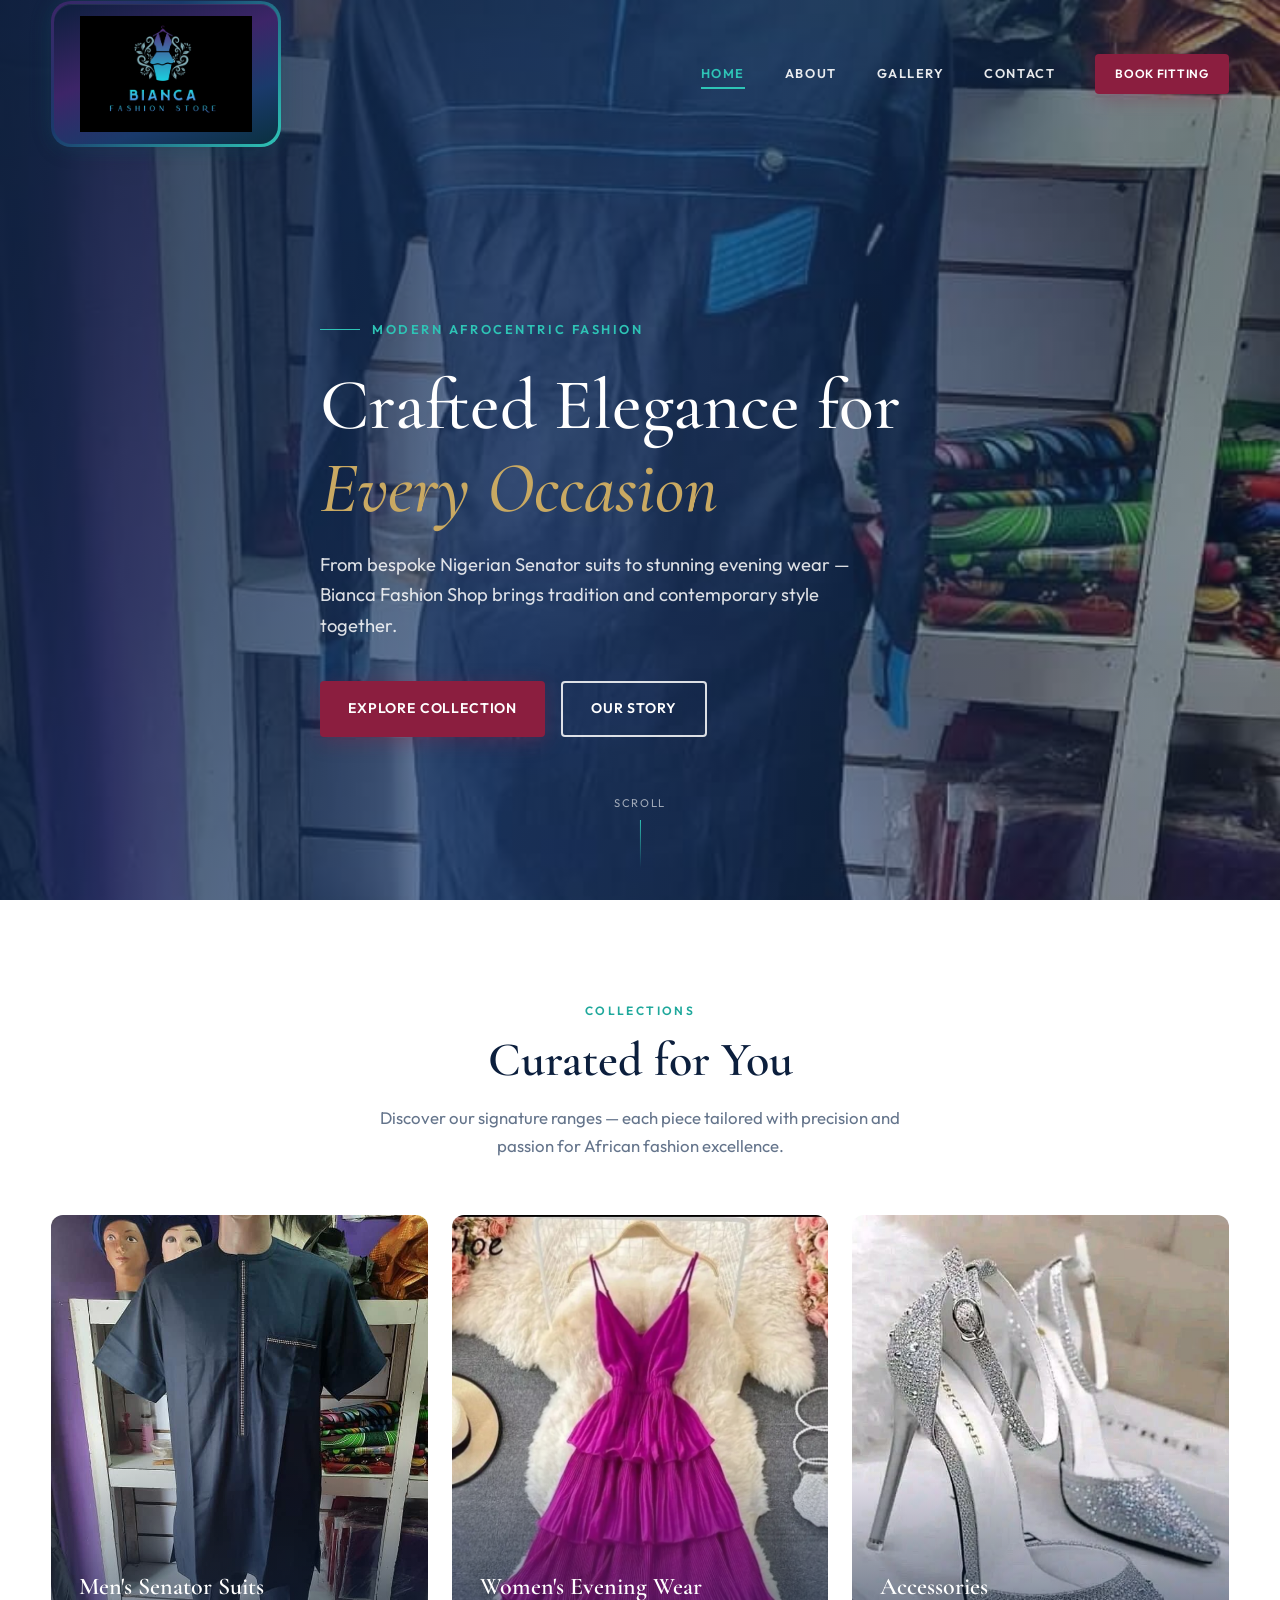
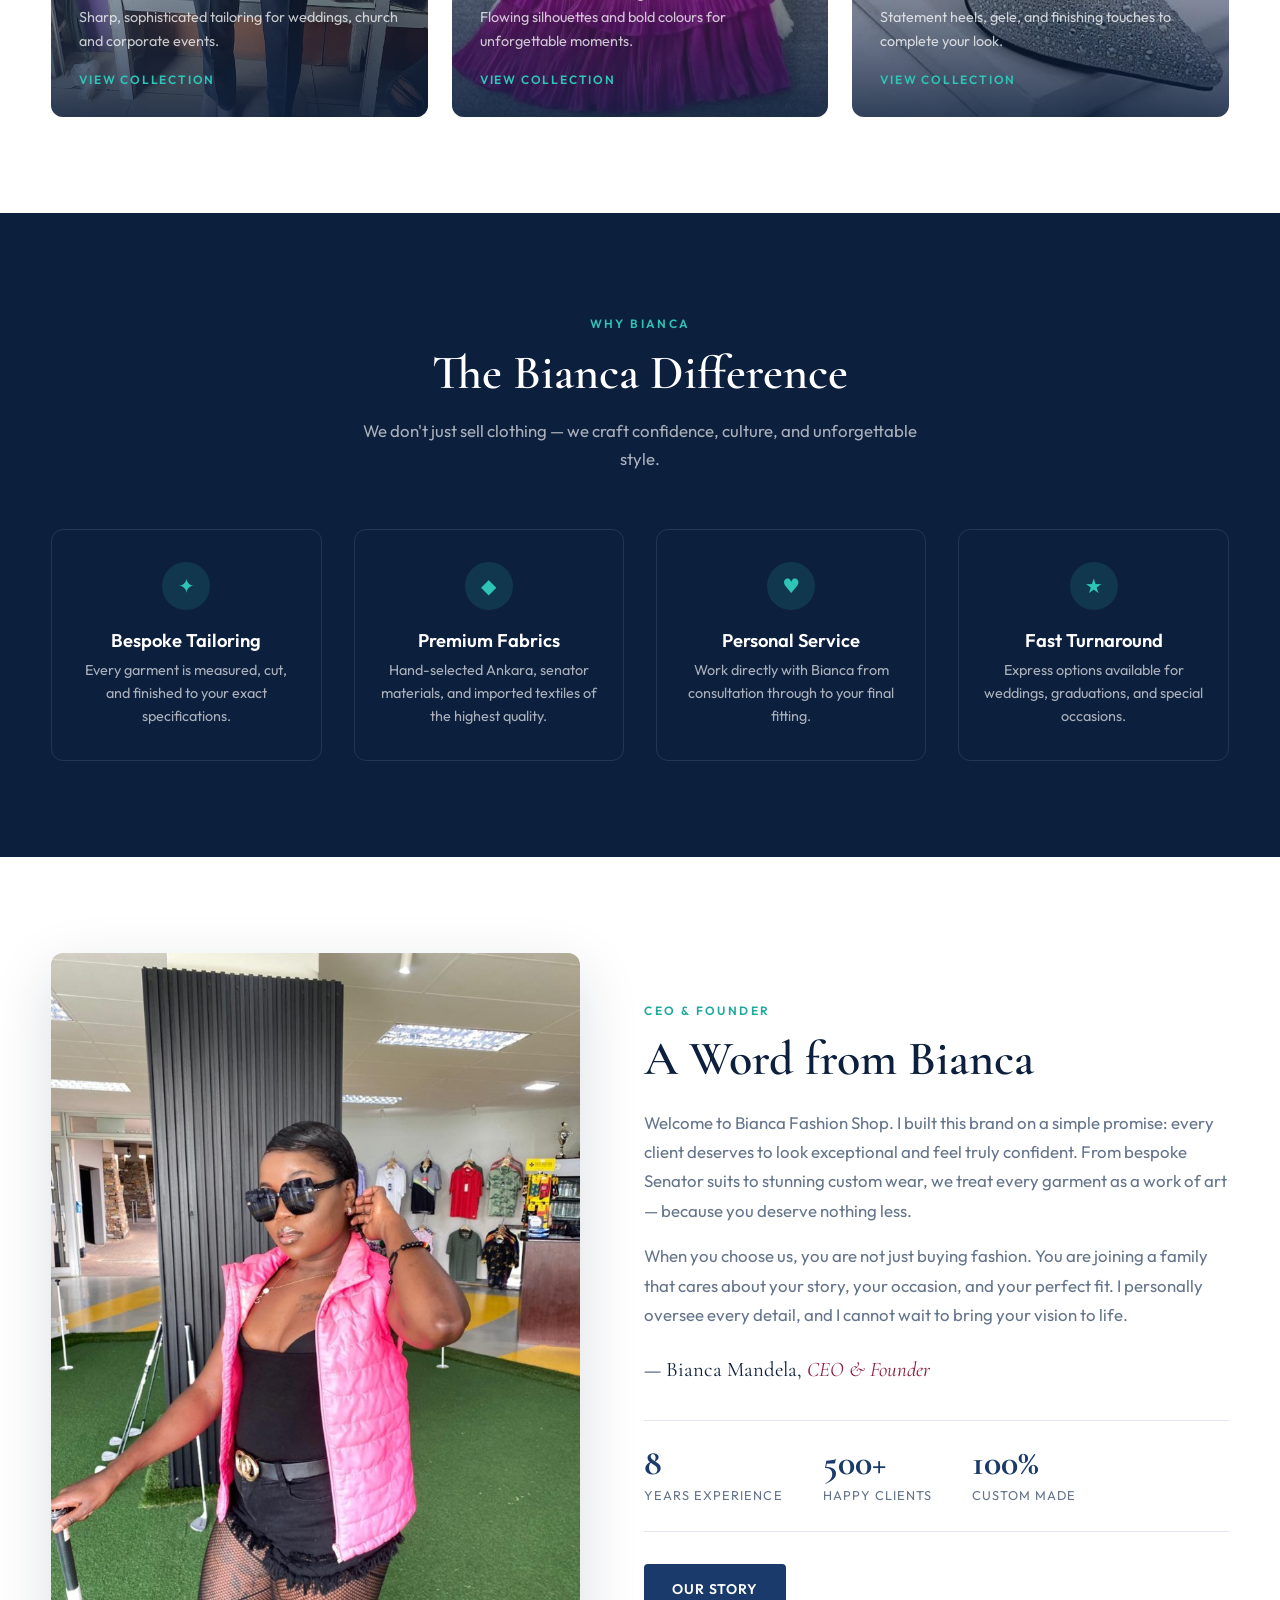
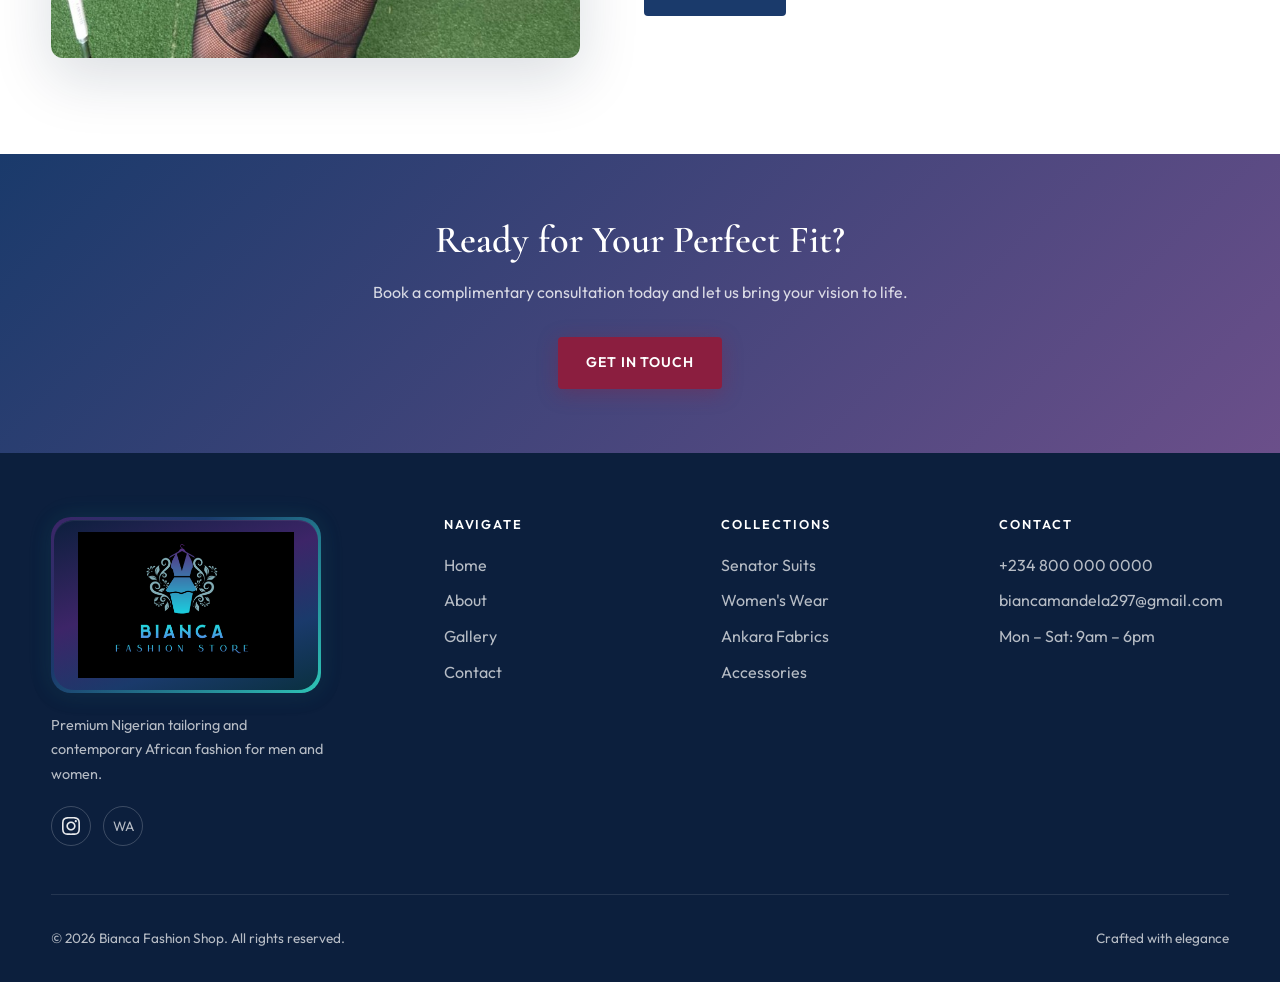
==== index.html @ f99f0a78 "Initial commit: Bianca Fashion Shop static site. Home, about, gallery, and contact pages with brand " ====
<!DOCTYPE html>
<html lang="en">
<head>
  <meta charset="UTF-8">
  <meta name="viewport" content="width=device-width, initial-scale=1.0">
  <meta name="description" content="Bianca Fashion Shop — Premium Nigerian tailoring, Senator suits, custom African wear, and elegant women's fashion.">
  <title>Bianca Fashion Shop | Home</title>
  <link rel="preconnect" href="https://fonts.googleapis.com">
  <link rel="preconnect" href="https://fonts.gstatic.com" crossorigin>
  <link href="https://fonts.googleapis.com/css2?family=Cormorant+Garamond:ital,wght@0,500;0,600;0,700;1,500&family=Outfit:wght@300;400;500;600;700&display=swap" rel="stylesheet">
  <link rel="stylesheet" href="css/styles.css">
  <link rel="icon" href="images/logo.png" type="image/png">
</head>
<body>
  <header class="site-header">
    <div class="header-inner">
      <a href="index.html" class="logo" aria-label="Bianca Fashion Store home">
        <img src="images/logo.png" alt="Bianca Fashion Store" class="logo-img" width="440" height="140">
      </a>
      <button class="nav-toggle" aria-label="Open menu" aria-expanded="false">
        <span></span><span></span><span></span>
      </button>
      <nav class="main-nav" aria-label="Main navigation">
        <a href="index.html" class="nav-link active">Home</a>
        <a href="about.html" class="nav-link">About</a>
        <a href="gallery.html" class="nav-link">Gallery</a>
        <a href="contact.html" class="nav-link">Contact</a>
        <a href="contact.html" class="btn btn-primary nav-cta">Book Fitting</a>
      </nav>
    </div>
  </header>

  <main>
    <section class="hero">
      <div class="hero-bg">
        <img src="images/hero-senator.png" alt="Custom navy and cyan Senator suit on display">
      </div>
      <div class="hero-overlay"></div>
      <div class="container hero-content">
        <p class="hero-eyebrow">Modern Afrocentric Fashion</p>
        <h1>Crafted Elegance for <em>Every Occasion</em></h1>
        <p class="hero-desc">From bespoke Nigerian Senator suits to stunning evening wear — Bianca Fashion Shop brings tradition and contemporary style together.</p>
        <div class="hero-actions">
          <a href="gallery.html" class="btn btn-primary">Explore Collection</a>
          <a href="about.html" class="btn btn-outline">Our Story</a>
        </div>
      </div>
      <div class="hero-scroll" aria-hidden="true">
        <span>Scroll</span>
        <div class="hero-scroll-line"></div>
      </div>
    </section>

    <section class="collections">
      <div class="container">
        <div class="section-header fade-in">
          <span class="section-label">Collections</span>
          <h2 class="section-title">Curated for You</h2>
          <p class="section-subtitle">Discover our signature ranges — each piece tailored with precision and passion for African fashion excellence.</p>
        </div>
        <div class="collection-grid">
          <article class="collection-card fade-in">
            <img src="images/senator-navy.png" alt="Classic navy Senator suit">
            <div class="collection-overlay">
              <h3>Men's Senator Suits</h3>
              <p>Sharp, sophisticated tailoring for weddings, church and corporate events.</p>
              <a href="gallery.html" class="collection-link">View Collection</a>
            </div>
          </article>
          <article class="collection-card fade-in">
            <img src="images/dress-magenta.png" alt="Tiered magenta evening dress">
            <div class="collection-overlay">
              <h3>Women's Evening Wear</h3>
              <p>Flowing silhouettes and bold colours for unforgettable moments.</p>
              <a href="gallery.html" class="collection-link">View Collection</a>
            </div>
          </article>
          <article class="collection-card fade-in">
            <img src="images/heels-silver.png" alt="Silver rhinestone stiletto heels">
            <div class="collection-overlay">
              <h3>Accessories</h3>
              <p>Statement heels, gele, and finishing touches to complete your look.</p>
              <a href="gallery.html" class="collection-link">View Collection</a>
            </div>
          </article>
        </div>
      </div>
    </section>

    <section class="why-us">
      <div class="container">
        <div class="section-header fade-in">
          <span class="section-label" style="color: var(--cyan);">Why Bianca</span>
          <h2 class="section-title">The Bianca Difference</h2>
          <p class="section-subtitle" style="color: rgba(255,255,255,0.65); margin-inline: auto;">We don't just sell clothing — we craft confidence, culture, and unforgettable style.</p>
        </div>
        <div class="why-grid">
          <div class="why-item fade-in">
            <div class="why-icon" aria-hidden="true">&#10022;</div>
            <h3>Bespoke Tailoring</h3>
            <p>Every garment is measured, cut, and finished to your exact specifications.</p>
          </div>
          <div class="why-item fade-in">
            <div class="why-icon" aria-hidden="true">&#9670;</div>
            <h3>Premium Fabrics</h3>
            <p>Hand-selected Ankara, senator materials, and imported textiles of the highest quality.</p>
          </div>
          <div class="why-item fade-in">
            <div class="why-icon" aria-hidden="true">&#9829;</div>
            <h3>Personal Service</h3>
            <p>Work directly with Bianca from consultation through to your final fitting.</p>
          </div>
          <div class="why-item fade-in">
            <div class="why-icon" aria-hidden="true">&#9733;</div>
            <h3>Fast Turnaround</h3>
            <p>Express options available for weddings, graduations, and special occasions.</p>
          </div>
        </div>
      </div>
    </section>

    <section class="ceo-founder">
      <div class="container ceo-founder-grid">
        <div class="founder-image fade-in">
          <img src="images/ceo-founder.png" alt="Bianca Mandela, CEO and Founder of Bianca Fashion Shop">
        </div>
        <div class="founder-content fade-in">
          <span class="section-label">CEO &amp; Founder</span>
          <h2 class="section-title">A Word from Bianca</h2>
          <blockquote class="founder-message">
            <p>Welcome to Bianca Fashion Shop. I built this brand on a simple promise: every client deserves to look exceptional and feel truly confident. From bespoke Senator suits to stunning custom wear, we treat every garment as a work of art — because you deserve nothing less.</p>
            <p>When you choose us, you are not just buying fashion. You are joining a family that cares about your story, your occasion, and your perfect fit. I personally oversee every detail, and I cannot wait to bring your vision to life.</p>
          </blockquote>
          <p class="founder-signature">— Bianca Mandela, <em>CEO &amp; Founder</em></p>
          <div class="stats-row">
            <div class="stat">
              <strong>8</strong>
              <span>Years Experience</span>
            </div>
            <div class="stat">
              <strong>500+</strong>
              <span>Happy Clients</span>
            </div>
            <div class="stat">
              <strong>100%</strong>
              <span>Custom Made</span>
            </div>
          </div>
          <a href="about.html" class="btn btn-secondary">Our Story</a>
        </div>
      </div>
    </section>

    <section class="cta-banner">
      <div class="container fade-in">
        <h2>Ready for Your Perfect Fit?</h2>
        <p>Book a complimentary consultation today and let us bring your vision to life.</p>
        <a href="contact.html" class="btn btn-primary">Get in Touch</a>
      </div>
    </section>
  </main>

  <footer class="site-footer">
    <div class="container">
      <div class="footer-grid">
        <div class="footer-brand">
          <a href="index.html" class="footer-logo logo" aria-label="Bianca Fashion Store home">
            <img src="images/logo.png" alt="Bianca Fashion Store" class="logo-img" width="520" height="170">
          </a>
          <p>Premium Nigerian tailoring and contemporary African fashion for men and women.</p>
          <div class="footer-social">
            <a href="https://www.instagram.com/biancamandela/" target="_blank" rel="noopener noreferrer" aria-label="Follow Bianca on Instagram @biancamandela" class="footer-social-instagram">
              <svg class="social-icon instagram-icon" viewBox="0 0 24 24" xmlns="http://www.w3.org/2000/svg" aria-hidden="true" focusable="false">
                <path d="M12 2.163c3.204 0 3.584.012 4.85.07 3.252.148 4.771 1.691 4.919 4.919.058 1.265.069 1.645.069 4.849 0 3.205-.012 3.584-.069 4.849-.149 3.225-1.664 4.771-4.919 4.919-1.266.058-1.644.07-4.85.07-3.204 0-3.584-.012-4.849-.07-3.26-.149-4.771-1.699-4.919-4.92-.058-1.265-.07-1.644-.07-4.849 0-3.204.013-3.583.07-4.849.149-3.227 1.664-4.771 4.919-4.919 1.266-.057 1.645-.069 4.849-.069zm0-2.163c-3.259 0-3.667.014-4.947.072-4.358.2-6.78 2.618-6.98 6.98-.059 1.281-.073 1.689-.073 4.948 0 3.259.014 3.668.072 4.948.2 4.358 2.618 6.78 6.98 6.98 1.281.058 1.689.072 4.948.072 3.259 0 3.668-.014 4.948-.072 4.354-.2 6.782-2.618 6.979-6.98.059-1.28.073-1.689.073-4.948 0-3.259-.014-3.667-.072-4.947-.196-4.354-2.617-6.78-6.979-6.98-1.281-.059-1.69-.073-4.949-.073zm0 5.838c-3.403 0-6.162 2.759-6.162 6.162s2.759 6.163 6.162 6.163 6.162-2.759 6.162-6.163c0-3.403-2.759-6.162-6.162-6.162zm0 10.162c-2.209 0-4-1.79-4-4 0-2.209 1.791-4 4-4s4 1.791 4 4c0 2.21-1.791 4-4 4zm6.406-11.845c-.796 0-1.441.645-1.441 1.44s.645 1.44 1.441 1.44c.795 0 1.439-.645 1.439-1.44s-.644-1.44-1.439-1.44z"/>
              </svg>
            </a>
            <a href="#" aria-label="WhatsApp">WA</a>
          </div>
        </div>
        <div class="footer-col">
          <h4>Navigate</h4>
          <ul>
            <li><a href="index.html">Home</a></li>
            <li><a href="about.html">About</a></li>
            <li><a href="gallery.html">Gallery</a></li>
            <li><a href="contact.html">Contact</a></li>
          </ul>
        </div>
        <div class="footer-col">
          <h4>Collections</h4>
          <ul>
            <li><a href="gallery.html">Senator Suits</a></li>
            <li><a href="gallery.html">Women's Wear</a></li>
            <li><a href="gallery.html">Ankara Fabrics</a></li>
            <li><a href="gallery.html">Accessories</a></li>
          </ul>
        </div>
        <div class="footer-col">
          <h4>Contact</h4>
          <ul>
            <li><a href="tel:+2348000000000">+234 800 000 0000</a></li>
            <li><a href="mailto:biancamandela297@gmail.com">biancamandela297@gmail.com</a></li>
            <li>Mon – Sat: 9am – 6pm</li>
          </ul>
        </div>
      </div>
      <div class="footer-bottom">
        <p>&copy; 2026 Bianca Fashion Shop. All rights reserved.</p>
        <p>Crafted with elegance</p>
      </div>
    </div>
  </footer>

  <script src="js/main.js"></script>
</body>
</html>
---- css/styles.css ----
/* Bianca Fashion Shop — Design System */
:root {
  --royal: #1a3a6b;
  --navy: #0c1f3d;
  --cyan: #2ec4b6;
  --cyan-dark: #1fa89c;
  --purple: #6b4f8a;
  --logo-purple: #3d2568;
  --logo-violet: #5c3d8f;
  --burgundy: #8b1e3f;
  --gold: #c9a962;
  --cream: #f8f6f2;
  --white: #ffffff;
  --text: #1e293b;
  --muted: #64748b;
  --border: rgba(26, 58, 107, 0.12);
  --shadow: 0 4px 24px rgba(12, 31, 61, 0.08);
  --shadow-lg: 0 20px 60px rgba(12, 31, 61, 0.15);
  --radius: 4px;
  --radius-lg: 12px;
  --font-display: "Cormorant Garamond", "Playfair Display", Georgia, serif;
  --font-body: "Outfit", system-ui, sans-serif;
  --transition: 0.35s cubic-bezier(0.4, 0, 0.2, 1);
  --header-h: 148px;
  --logo-h: 140px;
  --logo-footer-h: 170px;
}

*,
*::before,
*::after {
  box-sizing: border-box;
  margin: 0;
  padding: 0;
}

html {
  scroll-behavior: smooth;
}

body {
  font-family: var(--font-body);
  font-size: 1rem;
  line-height: 1.65;
  color: var(--text);
  background: var(--cream);
  -webkit-font-smoothing: antialiased;
}

img {
  max-width: 100%;
  height: auto;
  display: block;
}

a {
  color: inherit;
  text-decoration: none;
  transition: color var(--transition);
}

ul {
  list-style: none;
}

.container {
  width: min(1200px, 92vw);
  margin-inline: auto;
}

/* Typography */
h1, h2, h3, h4 {
  font-family: var(--font-display);
  font-weight: 600;
  line-height: 1.15;
  color: var(--navy);
}

.section-label {
  display: inline-block;
  font-size: 0.75rem;
  font-weight: 600;
  letter-spacing: 0.2em;
  text-transform: uppercase;
  color: var(--cyan-dark);
  margin-bottom: 0.75rem;
}

.section-title {
  font-size: clamp(2rem, 4vw, 3rem);
  margin-bottom: 1rem;
}

.section-subtitle {
  color: var(--muted);
  max-width: 52ch;
  font-size: 1.05rem;
}

/* Buttons */
.btn {
  display: inline-flex;
  align-items: center;
  justify-content: center;
  gap: 0.5rem;
  padding: 0.9rem 1.75rem;
  font-family: var(--font-body);
  font-size: 0.875rem;
  font-weight: 600;
  letter-spacing: 0.06em;
  text-transform: uppercase;
  border: none;
  border-radius: var(--radius);
  cursor: pointer;
  transition: transform var(--transition), box-shadow var(--transition), background var(--transition);
}

.btn:hover {
  transform: translateY(-2px);
}

.btn-primary {
  background: var(--burgundy);
  color: var(--white);
  box-shadow: 0 4px 20px rgba(139, 30, 63, 0.35);
}

.btn-primary:hover {
  background: #a02448;
  box-shadow: 0 8px 28px rgba(139, 30, 63, 0.45);
}

.btn-outline {
  background: transparent;
  color: var(--white);
  border: 2px solid rgba(255, 255, 255, 0.85);
}

.btn-outline:hover {
  background: var(--white);
  color: var(--navy);
}

.btn-secondary {
  background: var(--royal);
  color: var(--white);
}

.btn-secondary:hover {
  background: var(--navy);
}

/* Header */
.site-header {
  position: fixed;
  top: 0;
  left: 0;
  right: 0;
  z-index: 1000;
  height: var(--header-h);
  display: flex;
  align-items: center;
  transition: background var(--transition), box-shadow var(--transition);
}

.site-header.scrolled {
  background: rgba(248, 246, 242, 0.97);
  backdrop-filter: blur(12px);
  box-shadow: var(--shadow);
}

.site-header.scrolled .nav-link {
  color: var(--navy);
}

.site-header.scrolled .nav-toggle span {
  background: var(--navy);
}

.header-inner {
  display: flex;
  align-items: center;
  justify-content: space-between;
  width: min(1200px, 92vw);
  margin-inline: auto;
}

.logo {
  display: flex;
  align-items: center;
  flex-shrink: 0;
  position: relative;
  border-radius: 20px;
  padding: 3px;
  background: linear-gradient(
    135deg,
    var(--logo-purple) 0%,
    var(--royal) 35%,
    var(--cyan) 100%
  );
  box-shadow:
    0 4px 18px rgba(12, 31, 61, 0.25),
    0 0 24px rgba(46, 196, 182, 0.12);
  transition: box-shadow var(--transition), transform var(--transition);
}

.logo:hover {
  transform: translateY(-1px);
  box-shadow:
    0 8px 28px rgba(12, 31, 61, 0.3),
    0 0 32px rgba(46, 196, 182, 0.2);
}

.logo-img {
  display: block;
  height: var(--logo-h);
  width: auto;
  max-width: none;
  min-width: 200px;
  object-fit: contain;
  border-radius: 18px;
  background: linear-gradient(
    160deg,
    var(--navy) 0%,
    var(--logo-purple) 42%,
    var(--royal) 72%,
    #0a3040 100%
  );
  padding: 12px 26px;
  box-shadow: inset 0 1px 0 rgba(255, 255, 255, 0.07);
  transition: background var(--transition);
}

.site-header.scrolled .logo {
  background: linear-gradient(
    135deg,
    var(--logo-violet) 0%,
    var(--royal) 40%,
    var(--cyan-dark) 100%
  );
  box-shadow:
    0 4px 16px rgba(107, 79, 138, 0.18),
    0 0 20px rgba(46, 196, 182, 0.15);
}

.site-header.scrolled .logo-img {
  background: linear-gradient(
    160deg,
    var(--navy) 0%,
    var(--logo-violet) 50%,
    var(--royal) 85%,
    #0c3545 100%
  );
}

.footer-logo {
  border-radius: 20px;
}

.footer-logo .logo-img {
  height: var(--logo-footer-h);
  max-width: none;
  min-width: 240px;
  border-radius: 20px;
  padding: 12px 24px;
}

.main-nav {
  display: flex;
  align-items: center;
  gap: 2.5rem;
}

.nav-link {
  font-size: 0.8rem;
  font-weight: 600;
  letter-spacing: 0.12em;
  text-transform: uppercase;
  color: rgba(255, 255, 255, 0.9);
  position: relative;
}

.nav-link::after {
  content: "";
  position: absolute;
  bottom: -4px;
  left: 0;
  width: 0;
  height: 2px;
  background: var(--cyan);
  transition: width var(--transition);
}

.nav-link:hover::after,
.nav-link.active::after {
  width: 100%;
}

.nav-link.active {
  color: var(--cyan);
}

.site-header.scrolled .nav-link.active {
  color: var(--royal);
}

.nav-cta {
  padding: 0.65rem 1.25rem !important;
  font-size: 0.75rem !important;
}

.nav-toggle {
  display: none;
  flex-direction: column;
  gap: 6px;
  background: none;
  border: none;
  cursor: pointer;
  padding: 0.5rem;
}

.nav-toggle span {
  display: block;
  width: 26px;
  height: 2px;
  background: var(--white);
  transition: var(--transition);
}

/* Hero */
.hero {
  position: relative;
  min-height: 100vh;
  display: flex;
  align-items: center;
  overflow: hidden;
}

.hero-bg {
  position: absolute;
  inset: 0;
  z-index: 0;
}

.hero-bg img {
  width: 100%;
  height: 100%;
  object-fit: cover;
  object-position: center 30%;
}

.hero-overlay {
  position: absolute;
  inset: 0;
  background: linear-gradient(
    105deg,
    rgba(12, 31, 61, 0.88) 0%,
    rgba(26, 58, 107, 0.65) 45%,
    rgba(12, 31, 61, 0.35) 100%
  );
  z-index: 1;
}

.hero-content {
  position: relative;
  z-index: 2;
  padding-top: var(--header-h);
  max-width: 640px;
}

.hero-eyebrow {
  display: inline-flex;
  align-items: center;
  gap: 0.75rem;
  font-size: 0.8rem;
  font-weight: 600;
  letter-spacing: 0.2em;
  text-transform: uppercase;
  color: var(--cyan);
  margin-bottom: 1.5rem;
}

.hero-eyebrow::before {
  content: "";
  width: 40px;
  height: 1px;
  background: var(--cyan);
}

.hero h1 {
  font-size: clamp(2.75rem, 6vw, 4.5rem);
  color: var(--white);
  margin-bottom: 1.25rem;
  font-weight: 500;
}

.hero h1 em {
  font-style: italic;
  color: var(--gold);
}

.hero-desc {
  font-size: 1.15rem;
  color: rgba(255, 255, 255, 0.85);
  margin-bottom: 2.5rem;
  max-width: 48ch;
}

.hero-actions {
  display: flex;
  flex-wrap: wrap;
  gap: 1rem;
}

.hero-scroll {
  position: absolute;
  bottom: 2rem;
  left: 50%;
  transform: translateX(-50%);
  z-index: 2;
  display: flex;
  flex-direction: column;
  align-items: center;
  gap: 0.5rem;
  color: rgba(255, 255, 255, 0.6);
  font-size: 0.7rem;
  letter-spacing: 0.15em;
  text-transform: uppercase;
}

.hero-scroll-line {
  width: 1px;
  height: 48px;
  background: linear-gradient(to bottom, var(--cyan), transparent);
  animation: scrollPulse 2s ease-in-out infinite;
}

@keyframes scrollPulse {
  0%, 100% { opacity: 0.4; transform: scaleY(0.8); }
  50% { opacity: 1; transform: scaleY(1); }
}

/* Sections */
section {
  padding: 6rem 0;
}

.section-header {
  text-align: center;
  margin-bottom: 3.5rem;
}

.section-header .section-subtitle {
  margin-inline: auto;
}

/* Featured collections */
.collections {
  background: var(--white);
}

.collection-grid {
  display: grid;
  grid-template-columns: repeat(3, 1fr);
  gap: 1.5rem;
}

.collection-card {
  position: relative;
  border-radius: var(--radius-lg);
  overflow: hidden;
  aspect-ratio: 3/4;
  group: collection;
}

.collection-card img {
  width: 100%;
  height: 100%;
  object-fit: cover;
  transition: transform 0.6s ease;
}

.collection-card:hover img {
  transform: scale(1.06);
}

.collection-overlay {
  position: absolute;
  inset: 0;
  background: linear-gradient(to top, rgba(12, 31, 61, 0.85) 0%, transparent 55%);
  display: flex;
  flex-direction: column;
  justify-content: flex-end;
  padding: 1.75rem;
}

.collection-overlay h3 {
  color: var(--white);
  font-size: 1.5rem;
  margin-bottom: 0.35rem;
}

.collection-overlay p {
  color: rgba(255, 255, 255, 0.75);
  font-size: 0.9rem;
  margin-bottom: 1rem;
}

.collection-link {
  font-size: 0.75rem;
  font-weight: 600;
  letter-spacing: 0.15em;
  text-transform: uppercase;
  color: var(--cyan);
}

/* Why choose us */
.why-us {
  background: var(--navy);
  color: var(--white);
}

.why-us .section-title {
  color: var(--white);
}

.why-grid {
  display: grid;
  grid-template-columns: repeat(4, 1fr);
  gap: 2rem;
  margin-top: 3rem;
}

.why-item {
  text-align: center;
  padding: 2rem 1.25rem;
  border: 1px solid rgba(255, 255, 255, 0.1);
  border-radius: var(--radius-lg);
  transition: border-color var(--transition), transform var(--transition);
}

.why-item:hover {
  border-color: var(--cyan);
  transform: translateY(-4px);
}

.why-icon {
  width: 48px;
  height: 48px;
  margin: 0 auto 1.25rem;
  display: flex;
  align-items: center;
  justify-content: center;
  border-radius: 50%;
  background: rgba(46, 196, 182, 0.15);
  color: var(--cyan);
  font-size: 1.25rem;
}

.why-item h3 {
  color: var(--white);
  font-size: 1.15rem;
  margin-bottom: 0.5rem;
  font-family: var(--font-body);
  font-weight: 600;
}

.why-item p {
  font-size: 0.9rem;
  color: rgba(255, 255, 255, 0.65);
  line-height: 1.6;
}

/* Meet designer teaser */
.designer-teaser {
  display: grid;
  grid-template-columns: 1fr 1fr;
  gap: 4rem;
  align-items: center;
}

.designer-image {
  position: relative;
  border-radius: var(--radius-lg);
  overflow: hidden;
  box-shadow: var(--shadow-lg);
}

.designer-image::before {
  content: "";
  position: absolute;
  inset: 0;
  border: 3px solid var(--gold);
  border-radius: var(--radius-lg);
  transform: translate(12px, 12px);
  z-index: -1;
}

.designer-image img {
  width: 100%;
  aspect-ratio: 4/5;
  object-fit: cover;
  object-position: center 72%;
}

.designer-content .section-title {
  text-align: left;
}

/* CEO & Founder */
.ceo-founder {
  background: var(--white);
}

.ceo-founder-grid {
  display: grid;
  grid-template-columns: 0.95fr 1.05fr;
  gap: 4rem;
  align-items: center;
}

.founder-image {
  position: relative;
  border-radius: var(--radius-lg);
  overflow: hidden;
  box-shadow: var(--shadow-lg);
}

.founder-image::before {
  content: "";
  position: absolute;
  inset: 0;
  border: 3px solid var(--burgundy);
  border-radius: var(--radius-lg);
  transform: translate(12px, 12px);
  z-index: -1;
}

.founder-image img {
  width: 100%;
  aspect-ratio: 3/4;
  object-fit: cover;
  object-position: center 15%;
}

.founder-content .section-title {
  text-align: left;
}

.founder-message {
  margin: 1.25rem 0 1.5rem;
  padding: 0;
  border: none;
}

.founder-message p {
  color: var(--muted);
  font-size: 1.05rem;
  line-height: 1.75;
  margin-bottom: 1rem;
}

.founder-message p:last-child {
  margin-bottom: 0;
}

.founder-signature {
  font-family: var(--font-display);
  font-size: 1.3rem;
  color: var(--navy);
  margin-bottom: 1.5rem;
}

.founder-signature em {
  color: var(--burgundy);
  font-style: italic;
}

.stats-row {
  display: flex;
  gap: 2.5rem;
  margin: 2rem 0;
  padding: 1.5rem 0;
  border-top: 1px solid var(--border);
  border-bottom: 1px solid var(--border);
}

.stat strong {
  display: block;
  font-family: var(--font-display);
  font-size: 2.25rem;
  color: var(--royal);
  line-height: 1;
}

.stat span {
  font-size: 0.8rem;
  color: var(--muted);
  text-transform: uppercase;
  letter-spacing: 0.08em;
}

/* CTA banner */
.cta-banner {
  background: linear-gradient(135deg, var(--royal) 0%, var(--purple) 100%);
  padding: 4rem 0;
  text-align: center;
}

.cta-banner h2 {
  color: var(--white);
  font-size: clamp(1.75rem, 3vw, 2.5rem);
  margin-bottom: 1rem;
}

.cta-banner p {
  color: rgba(255, 255, 255, 0.8);
  margin-bottom: 2rem;
  max-width: 50ch;
  margin-inline: auto;
}

/* Page hero (inner pages) */
.page-hero {
  padding: calc(var(--header-h) + 5rem) 0 4rem;
  background: var(--navy);
  text-align: center;
  position: relative;
  overflow: hidden;
}

.page-hero::before {
  content: "";
  position: absolute;
  top: -50%;
  right: -20%;
  width: 60%;
  height: 200%;
  background: radial-gradient(ellipse, rgba(46, 196, 182, 0.12) 0%, transparent 70%);
  pointer-events: none;
}

.page-hero h1 {
  color: var(--white);
  font-size: clamp(2.5rem, 5vw, 3.75rem);
  margin-bottom: 0.75rem;
  position: relative;
}

.page-hero p {
  color: rgba(255, 255, 255, 0.7);
  font-size: 1.1rem;
  max-width: 48ch;
  margin-inline: auto;
  position: relative;
}

.breadcrumb {
  display: flex;
  justify-content: center;
  gap: 0.5rem;
  margin-bottom: 1.5rem;
  font-size: 0.8rem;
  letter-spacing: 0.1em;
  text-transform: uppercase;
  color: var(--cyan);
  position: relative;
}

.breadcrumb a:hover {
  color: var(--white);
}

.breadcrumb span {
  color: rgba(255, 255, 255, 0.4);
}

/* About page */
.about-story {
  display: grid;
  grid-template-columns: 1.1fr 0.9fr;
  gap: 4rem;
  align-items: start;
}

.about-story img {
  border-radius: var(--radius-lg);
  box-shadow: var(--shadow-lg);
  width: 100%;
  object-fit: cover;
}

.values-grid {
  display: grid;
  grid-template-columns: repeat(3, 1fr);
  gap: 1.5rem;
  margin-top: 3rem;
}

.value-card {
  background: var(--white);
  padding: 2rem;
  border-radius: var(--radius-lg);
  border: 1px solid var(--border);
  transition: box-shadow var(--transition);
}

.value-card:hover {
  box-shadow: var(--shadow);
}

.value-card h3 {
  font-size: 1.25rem;
  margin-bottom: 0.75rem;
  font-family: var(--font-display);
}

.value-card p {
  color: var(--muted);
  font-size: 0.95rem;
}

.timeline {
  margin-top: 4rem;
  padding-top: 3rem;
  border-top: 1px solid var(--border);
}

.timeline-item {
  display: grid;
  grid-template-columns: 120px 1fr;
  gap: 2rem;
  padding: 1.5rem 0;
  border-bottom: 1px solid var(--border);
}

.timeline-year {
  font-family: var(--font-display);
  font-size: 1.75rem;
  color: var(--cyan-dark);
  font-weight: 600;
}

/* Gallery */
.gallery-filters {
  display: flex;
  justify-content: center;
  flex-wrap: wrap;
  gap: 0.75rem;
  margin-bottom: 2.5rem;
}

.filter-btn {
  padding: 0.6rem 1.25rem;
  font-size: 0.8rem;
  font-weight: 600;
  letter-spacing: 0.08em;
  text-transform: uppercase;
  background: var(--white);
  border: 1px solid var(--border);
  border-radius: 100px;
  cursor: pointer;
  color: var(--muted);
  transition: all var(--transition);
}

.filter-btn:hover,
.filter-btn.active {
  background: var(--royal);
  border-color: var(--royal);
  color: var(--white);
}

.gallery-grid {
  display: grid;
  grid-template-columns: repeat(3, 1fr);
  gap: 1.25rem;
}

.gallery-item {
  position: relative;
  border-radius: var(--radius-lg);
  overflow: hidden;
  cursor: pointer;
  aspect-ratio: 1;
  opacity: 1;
  transform: scale(1);
  transition: opacity 0.4s ease, transform 0.4s ease;
}

.gallery-item.hidden {
  display: none;
}

.gallery-item img {
  width: 100%;
  height: 100%;
  object-fit: cover;
  transition: transform 0.5s ease;
}

.gallery-item:hover img {
  transform: scale(1.08);
}

.gallery-caption {
  position: absolute;
  inset: 0;
  background: linear-gradient(to top, rgba(12, 31, 61, 0.9), transparent 50%);
  display: flex;
  flex-direction: column;
  justify-content: flex-end;
  padding: 1.25rem;
  opacity: 0;
  transition: opacity var(--transition);
}

.gallery-item:hover .gallery-caption {
  opacity: 1;
}

.gallery-caption h3 {
  color: var(--white);
  font-size: 1.1rem;
  margin-bottom: 0.25rem;
}

.gallery-caption span {
  font-size: 0.75rem;
  color: var(--cyan);
  text-transform: uppercase;
  letter-spacing: 0.1em;
}

.gallery-item.tall {
  grid-row: span 2;
  aspect-ratio: auto;
}

/* Lightbox */
.lightbox {
  position: fixed;
  inset: 0;
  z-index: 2000;
  background: rgba(12, 31, 61, 0.95);
  display: flex;
  align-items: center;
  justify-content: center;
  padding: 2rem;
  opacity: 0;
  visibility: hidden;
  transition: opacity var(--transition), visibility var(--transition);
}

.lightbox.open {
  opacity: 1;
  visibility: visible;
}

.lightbox img {
  max-height: 85vh;
  max-width: 90vw;
  object-fit: contain;
  border-radius: var(--radius);
  box-shadow: var(--shadow-lg);
}

.lightbox-close {
  position: absolute;
  top: 1.5rem;
  right: 1.5rem;
  width: 48px;
  height: 48px;
  background: rgba(255, 255, 255, 0.1);
  border: none;
  border-radius: 50%;
  color: var(--white);
  font-size: 1.5rem;
  cursor: pointer;
  transition: background var(--transition);
}

.lightbox-close:hover {
  background: rgba(255, 255, 255, 0.2);
}

/* Contact */
.contact-layout {
  display: grid;
  grid-template-columns: 1fr 1.2fr;
  gap: 3rem;
  align-items: start;
}

.contact-info {
  background: var(--navy);
  color: var(--white);
  padding: 2.5rem;
  border-radius: var(--radius-lg);
}

.contact-info h2 {
  color: var(--white);
  font-size: 1.75rem;
  margin-bottom: 1rem;
}

.contact-info > p {
  color: rgba(255, 255, 255, 0.7);
  margin-bottom: 2rem;
}

.contact-detail {
  display: flex;
  gap: 1rem;
  margin-bottom: 1.5rem;
  align-items: flex-start;
}

.contact-detail-icon {
  width: 44px;
  height: 44px;
  flex-shrink: 0;
  display: flex;
  align-items: center;
  justify-content: center;
  background: rgba(46, 196, 182, 0.15);
  border-radius: 50%;
  color: var(--cyan);
  font-size: 1rem;
}

.contact-detail strong {
  display: block;
  font-size: 0.75rem;
  letter-spacing: 0.12em;
  text-transform: uppercase;
  color: var(--cyan);
  margin-bottom: 0.25rem;
}

.contact-detail span,
.contact-detail a {
  color: rgba(255, 255, 255, 0.9);
  font-size: 0.95rem;
}

.contact-detail a:hover {
  color: var(--cyan);
}

.contact-detail--link {
  text-decoration: none;
  border-radius: var(--radius-lg);
  padding: 0.75rem;
  margin-left: -0.75rem;
  margin-right: -0.75rem;
  transition: background var(--transition), transform var(--transition);
}

.contact-detail--link:hover {
  background: rgba(46, 196, 182, 0.08);
  transform: translateX(4px);
}

.contact-detail--whatsapp:hover .contact-whatsapp-number {
  color: #25d366;
}

.contact-detail-icon--whatsapp {
  background: rgba(37, 211, 102, 0.18);
  color: #25d366;
}

.whatsapp-icon {
  width: 22px;
  height: 22px;
  fill: currentColor;
}

.contact-whatsapp-number {
  font-weight: 600;
  font-size: 1.05rem;
  letter-spacing: 0.02em;
}

.footer-social-whatsapp {
  color: #25d366 !important;
  border-color: rgba(37, 211, 102, 0.4) !important;
}

.footer-social-whatsapp:hover {
  background: #25d366 !important;
  border-color: #25d366 !important;
  color: var(--navy) !important;
}

.footer-social-whatsapp .whatsapp-icon {
  width: 18px;
  height: 18px;
}

.social-icon {
  width: 18px;
  height: 18px;
  fill: currentColor;
}

.footer-social-instagram {
  color: rgba(255, 255, 255, 0.9);
}

.footer-social-instagram:hover {
  background: linear-gradient(
    45deg,
    #f09433,
    #e6683c,
    #dc2743,
    #cc2366,
    #bc1888
  ) !important;
  border-color: transparent !important;
  color: var(--white) !important;
}

.contact-hours {
  margin-top: 2rem;
  padding-top: 1.5rem;
  border-top: 1px solid rgba(255, 255, 255, 0.15);
}

.contact-hours h3 {
  color: var(--white);
  font-size: 1rem;
  font-family: var(--font-body);
  font-weight: 600;
  margin-bottom: 0.75rem;
}

.contact-hours li {
  display: flex;
  justify-content: space-between;
  font-size: 0.9rem;
  color: rgba(255, 255, 255, 0.7);
  padding: 0.35rem 0;
}

.contact-form-wrap {
  background: var(--white);
  padding: 2.5rem;
  border-radius: var(--radius-lg);
  box-shadow: var(--shadow);
}

.contact-form-wrap h2 {
  font-size: 1.5rem;
  margin-bottom: 0.5rem;
}

.contact-form-wrap > p {
  color: var(--muted);
  margin-bottom: 1.75rem;
  font-size: 0.95rem;
}

.form-group {
  margin-bottom: 1.25rem;
}

.form-group label {
  display: block;
  font-size: 0.8rem;
  font-weight: 600;
  letter-spacing: 0.06em;
  text-transform: uppercase;
  color: var(--navy);
  margin-bottom: 0.5rem;
}

.form-group input,
.form-group select,
.form-group textarea {
  width: 100%;
  padding: 0.85rem 1rem;
  font-family: var(--font-body);
  font-size: 1rem;
  border: 1px solid var(--border);
  border-radius: var(--radius);
  background: var(--cream);
  color: var(--text);
  transition: border-color var(--transition), box-shadow var(--transition);
}

.form-group input:focus,
.form-group select:focus,
.form-group textarea:focus {
  outline: none;
  border-color: var(--royal);
  box-shadow: 0 0 0 3px rgba(26, 58, 107, 0.12);
}

.form-group textarea {
  min-height: 140px;
  resize: vertical;
}

.form-row {
  display: grid;
  grid-template-columns: 1fr 1fr;
  gap: 1rem;
}

.form-success {
  display: none;
  padding: 1rem;
  background: rgba(46, 196, 182, 0.15);
  border: 1px solid var(--cyan);
  border-radius: var(--radius);
  color: var(--navy);
  margin-bottom: 1rem;
  font-size: 0.95rem;
}

.form-success.show {
  display: block;
}

.form-success.form-error {
  background: rgba(139, 30, 63, 0.12);
  border-color: var(--burgundy);
  color: var(--burgundy);
}

.form-honey {
  position: absolute;
  left: -9999px;
  width: 1px;
  height: 1px;
  opacity: 0;
  pointer-events: none;
}

#contact-form button[type="submit"]:disabled {
  opacity: 0.7;
  cursor: not-allowed;
  transform: none;
}

/* Footer */
.site-footer {
  background: var(--navy);
  color: rgba(255, 255, 255, 0.7);
  padding: 4rem 0 2rem;
}

.footer-grid {
  display: grid;
  grid-template-columns: 1.5fr 1fr 1fr 1fr;
  gap: 3rem;
  padding-bottom: 3rem;
  border-bottom: 1px solid rgba(255, 255, 255, 0.1);
}

.footer-brand .footer-logo {
  margin-bottom: 1.25rem;
  display: inline-flex;
}

.footer-brand p {
  font-size: 0.9rem;
  line-height: 1.7;
  max-width: 32ch;
}

.footer-col h4 {
  color: var(--white);
  font-family: var(--font-body);
  font-size: 0.8rem;
  font-weight: 600;
  letter-spacing: 0.15em;
  text-transform: uppercase;
  margin-bottom: 1.25rem;
}

.footer-col ul li {
  margin-bottom: 0.6rem;
}

.footer-col a:hover {
  color: var(--cyan);
}

.footer-social {
  display: flex;
  gap: 0.75rem;
  margin-top: 1.25rem;
}

.footer-social a {
  width: 40px;
  height: 40px;
  display: flex;
  align-items: center;
  justify-content: center;
  border: 1px solid rgba(255, 255, 255, 0.2);
  border-radius: 50%;
  font-size: 0.85rem;
  transition: all var(--transition);
}

.footer-social a:hover {
  background: var(--cyan);
  border-color: var(--cyan);
  color: var(--navy);
}

.footer-bottom {
  display: flex;
  justify-content: space-between;
  align-items: center;
  padding-top: 2rem;
  font-size: 0.85rem;
}

/* Animations */
.fade-in {
  opacity: 0;
  transform: translateY(24px);
  transition: opacity 0.7s ease, transform 0.7s ease;
}

.fade-in.visible {
  opacity: 1;
  transform: translateY(0);
}

/* Responsive */
@media (max-width: 1024px) {
  .collection-grid,
  .gallery-grid {
    grid-template-columns: repeat(2, 1fr);
  }

  .why-grid {
    grid-template-columns: repeat(2, 1fr);
  }

  .footer-grid {
    grid-template-columns: 1fr 1fr;
  }

  .gallery-item.tall {
    grid-row: span 1;
    aspect-ratio: 1;
  }
}

@media (max-width: 992px) {
  .main-nav {
    gap: 1.5rem;
  }

  .nav-link {
    font-size: 0.72rem;
  }

  .nav-cta {
    padding: 0.55rem 1rem !important;
    font-size: 0.7rem !important;
  }
}

@media (max-width: 768px) {
  :root {
    --header-h: 120px;
    --logo-h: 108px;
    --logo-footer-h: 135px;
  }

  .logo {
    border-radius: 16px;
  }

  .logo-img {
    min-width: 160px;
    padding: 8px 16px;
    border-radius: 14px;
  }

  .footer-logo .logo-img {
    min-width: 200px;
  }

  .main-nav {
    gap: 1.25rem;
  }

  .nav-toggle {
    display: flex;
  }

  .main-nav {
    position: fixed;
    top: 0;
    right: -100%;
    width: min(320px, 85vw);
    height: 100vh;
    flex-direction: column;
    align-items: flex-start;
    padding: calc(var(--header-h) + 2rem) 2rem 2rem;
    background: var(--navy);
    gap: 1.5rem;
    transition: right var(--transition);
    box-shadow: -10px 0 40px rgba(0, 0, 0, 0.3);
  }

  .main-nav.open {
    right: 0;
  }

  .main-nav .nav-link {
    color: var(--white);
    font-size: 0.9rem;
  }

  .nav-cta {
    width: 100%;
    margin-top: 1rem;
  }

  .designer-teaser,
  .ceo-founder-grid,
  .about-story,
  .contact-layout {
    grid-template-columns: 1fr;
  }

  .collection-grid {
    grid-template-columns: 1fr;
  }

  .why-grid,
  .values-grid {
    grid-template-columns: 1fr;
  }

  .stats-row {
    flex-wrap: wrap;
    gap: 1.5rem;
  }

  .form-row {
    grid-template-columns: 1fr;
  }

  .footer-grid {
    grid-template-columns: 1fr;
    gap: 2rem;
  }

  .footer-bottom {
    flex-direction: column;
    gap: 0.5rem;
    text-align: center;
  }

  .timeline-item {
    grid-template-columns: 1fr;
    gap: 0.5rem;
  }
}

@media (max-width: 480px) {
  .gallery-grid {
    grid-template-columns: 1fr;
  }

  .hero-actions {
    flex-direction: column;
  }

  .hero-actions .btn {
    width: 100%;
  }
}
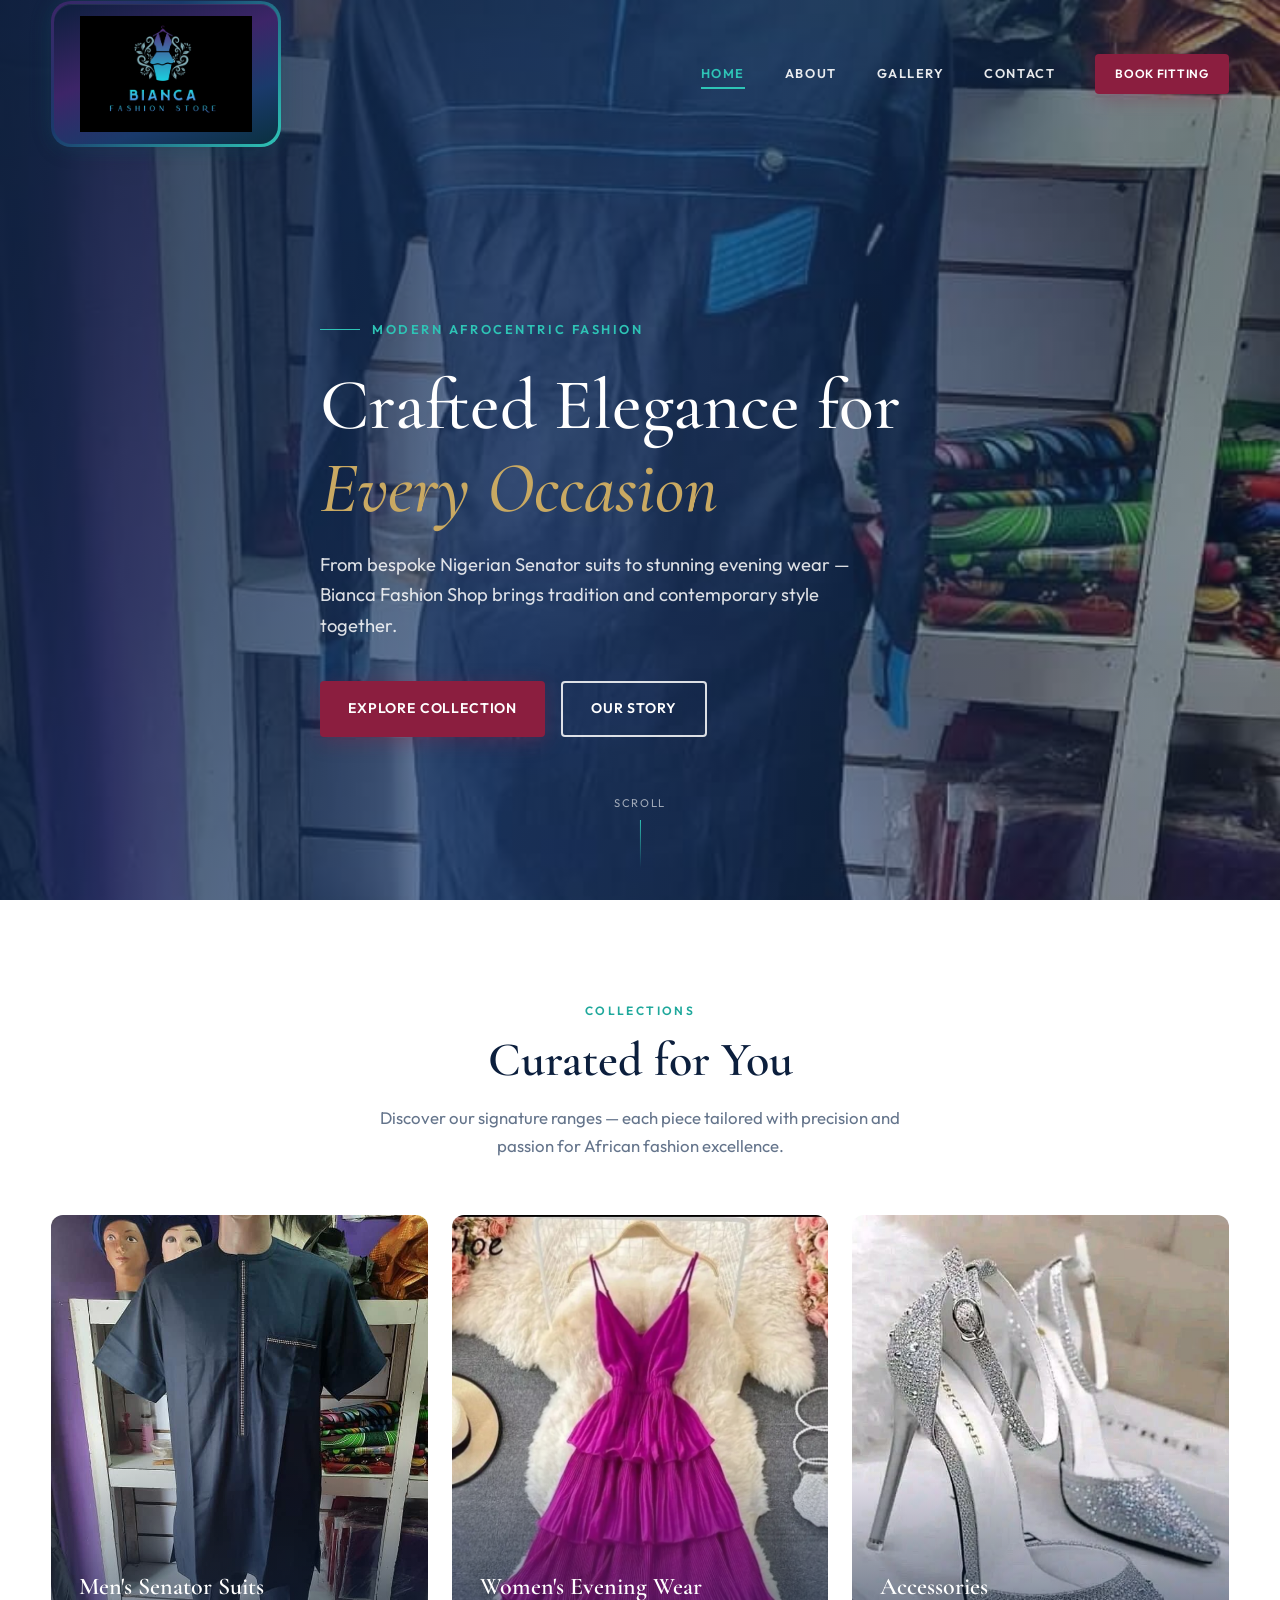
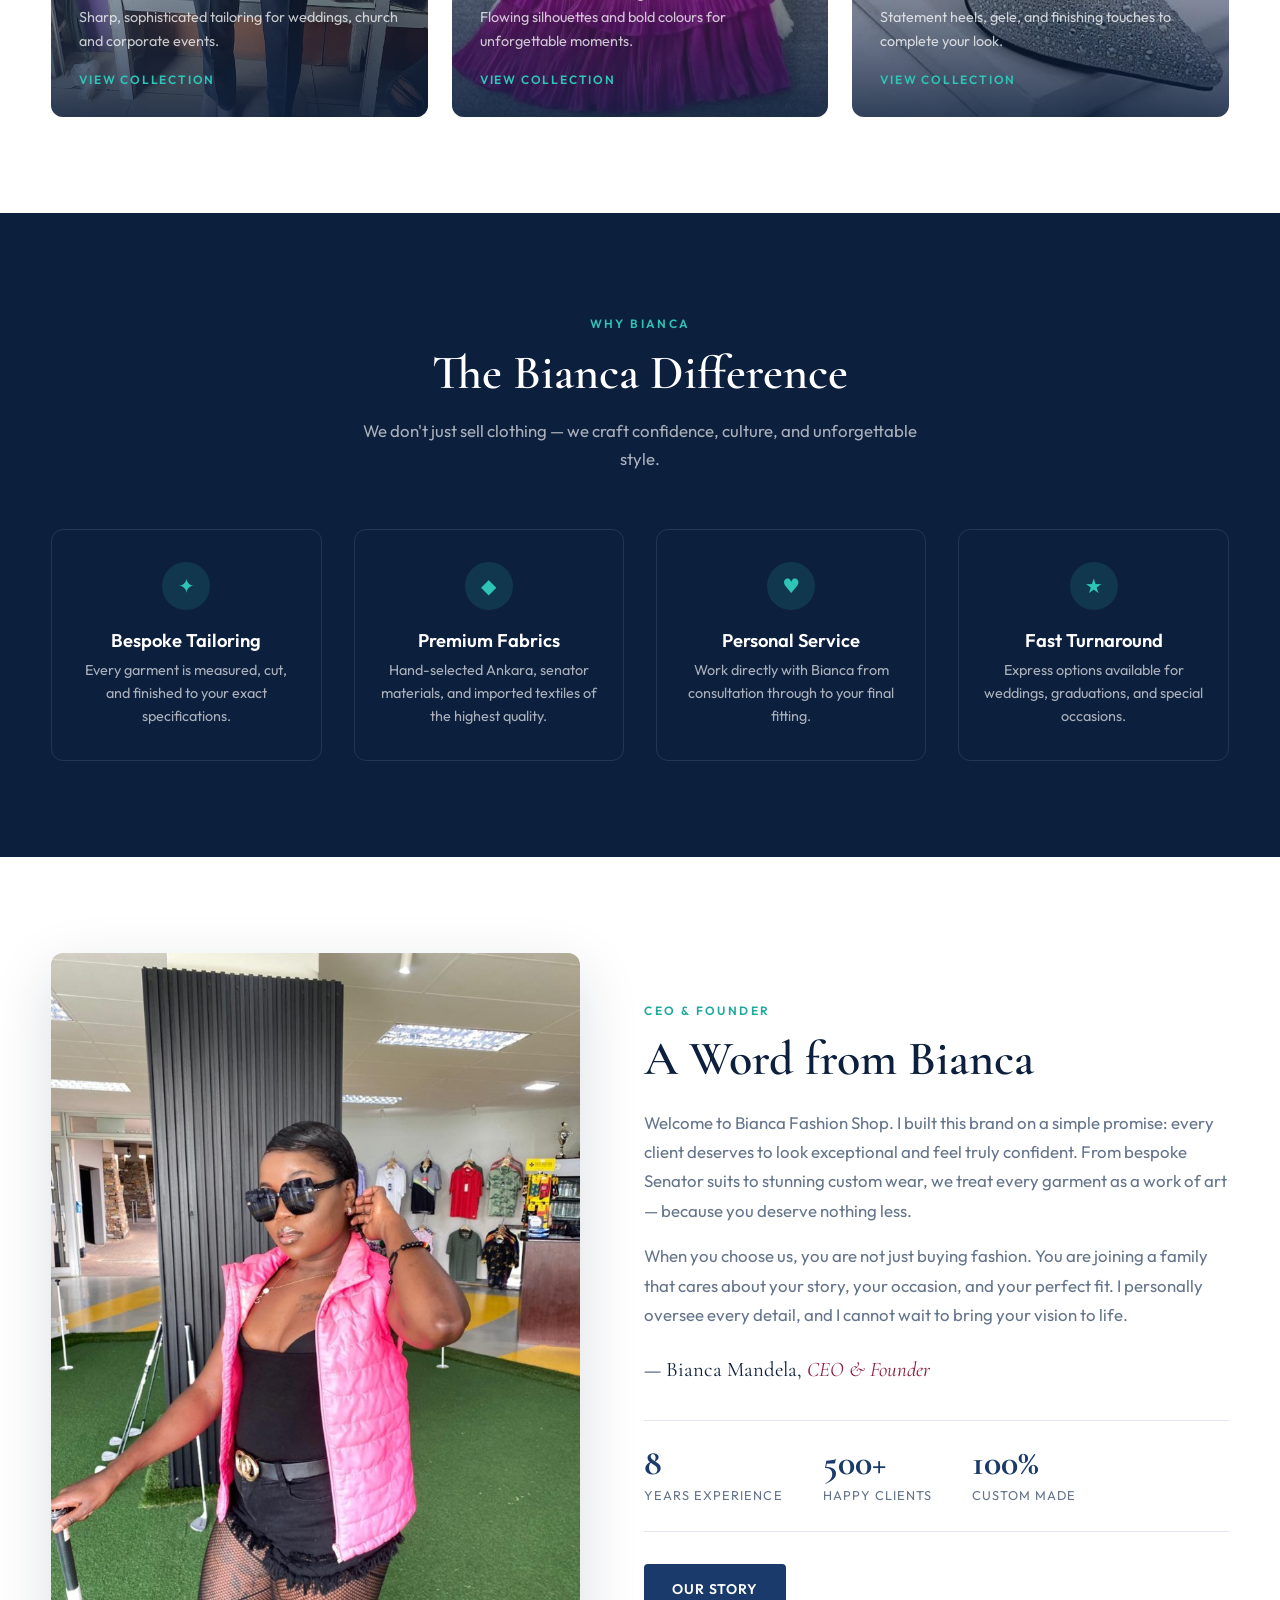
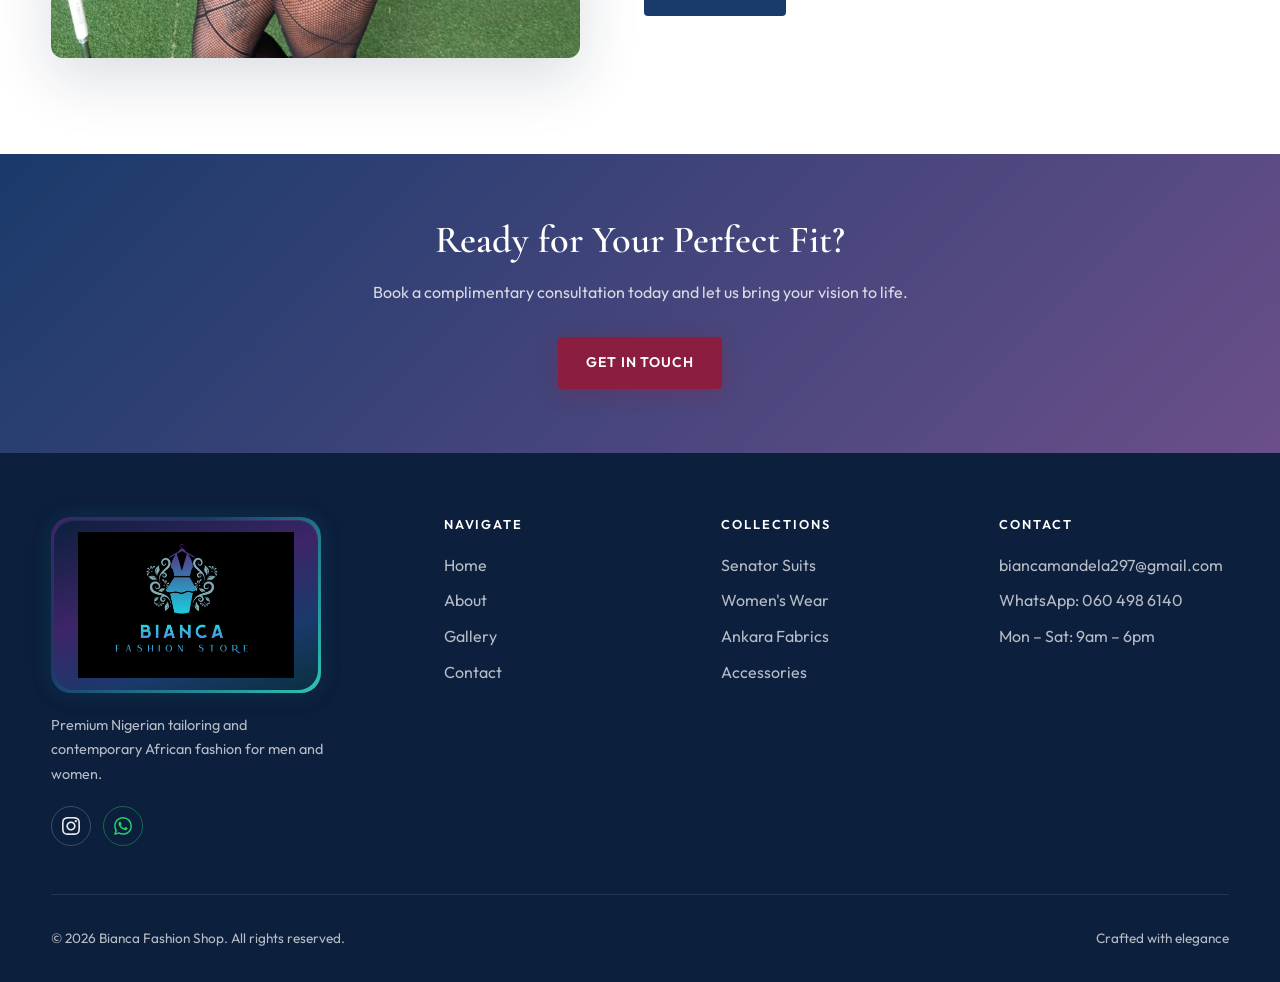
==== commit a654cbd2: "Connect WhatsApp on all pages and add Vercel config. Wire footer WhatsApp links to 060 498 6140, rem" ====
--- a/index.html
+++ b/index.html
@@ -174,7 +174,11 @@
                 <path d="M12 2.163c3.204 0 3.584.012 4.85.07 3.252.148 4.771 1.691 4.919 4.919.058 1.265.069 1.645.069 4.849 0 3.205-.012 3.584-.069 4.849-.149 3.225-1.664 4.771-4.919 4.919-1.266.058-1.644.07-4.85.07-3.204 0-3.584-.012-4.849-.07-3.26-.149-4.771-1.699-4.919-4.92-.058-1.265-.07-1.644-.07-4.849 0-3.204.013-3.583.07-4.849.149-3.227 1.664-4.771 4.919-4.919 1.266-.057 1.645-.069 4.849-.069zm0-2.163c-3.259 0-3.667.014-4.947.072-4.358.2-6.78 2.618-6.98 6.98-.059 1.281-.073 1.689-.073 4.948 0 3.259.014 3.668.072 4.948.2 4.358 2.618 6.78 6.98 6.98 1.281.058 1.689.072 4.948.072 3.259 0 3.668-.014 4.948-.072 4.354-.2 6.782-2.618 6.979-6.98.059-1.28.073-1.689.073-4.948 0-3.259-.014-3.667-.072-4.947-.196-4.354-2.617-6.78-6.979-6.98-1.281-.059-1.69-.073-4.949-.073zm0 5.838c-3.403 0-6.162 2.759-6.162 6.162s2.759 6.163 6.162 6.163 6.162-2.759 6.162-6.163c0-3.403-2.759-6.162-6.162-6.162zm0 10.162c-2.209 0-4-1.79-4-4 0-2.209 1.791-4 4-4s4 1.791 4 4c0 2.21-1.791 4-4 4zm6.406-11.845c-.796 0-1.441.645-1.441 1.44s.645 1.44 1.441 1.44c.795 0 1.439-.645 1.439-1.44s-.644-1.44-1.439-1.44z"/>
               </svg>
             </a>
-            <a href="#" aria-label="WhatsApp">WA</a>
+            <a href="https://wa.me/27604986140" target="_blank" rel="noopener noreferrer" aria-label="WhatsApp: 060 498 6140" class="footer-social-whatsapp">
+              <svg class="whatsapp-icon" viewBox="0 0 24 24" xmlns="http://www.w3.org/2000/svg" aria-hidden="true" focusable="false">
+                <path d="M17.472 14.382c-.297-.149-1.758-.867-2.03-.967-.273-.099-.471-.148-.67.15-.197.297-.767.966-.94 1.164-.173.199-.347.223-.644.075-.297-.15-1.255-.463-2.39-1.475-.883-.788-1.48-1.761-1.653-2.059-.173-.297-.018-.458.13-.606.134-.133.298-.347.446-.52.149-.174.198-.298.298-.497.099-.198.05-.371-.025-.52-.075-.149-.669-1.612-.916-2.207-.242-.579-.487-.5-.669-.51-.173-.008-.371-.01-.57-.01-.198 0-.52.074-.792.372-.272.297-1.04 1.016-1.04 2.479 0 1.462 1.065 2.875 1.213 3.074.149.198 2.096 3.2 5.077 4.487.709.306 1.262.489 1.694.625.712.227 1.36.195 1.871.118.571-.085 1.758-.719 2.006-1.413.248-.694.248-1.289.173-1.413-.074-.124-.272-.198-.57-.347m-5.421 7.403h-.004a9.87 9.87 0 01-5.031-1.378l-.361-.214-3.741.982.998-3.648-.235-.374a9.86 9.86 0 01-1.51-5.26c.001-5.45 4.436-9.884 9.888-9.884 2.64 0 5.122 1.03 6.988 2.898a9.825 9.825 0 012.893 6.994c-.003 5.45-4.435 9.884-9.885 9.884m8.413-18.297A11.815 11.815 0 0012.05 0C5.495 0 .16 5.335.157 11.892c0 2.096.547 4.142 1.588 5.945L.057 24l6.305-1.654a11.882 11.882 0 005.683 1.448h.005c6.554 0 11.89-5.335 11.893-11.893a11.821 11.821 0 00-3.48-8.413z"/>
+              </svg>
+            </a>
           </div>
         </div>
         <div class="footer-col">
@@ -198,8 +202,8 @@
         <div class="footer-col">
           <h4>Contact</h4>
           <ul>
-            <li><a href="tel:+2348000000000">+234 800 000 0000</a></li>
             <li><a href="mailto:biancamandela297@gmail.com">biancamandela297@gmail.com</a></li>
+            <li><a href="https://wa.me/27604986140" target="_blank" rel="noopener noreferrer">WhatsApp: 060 498 6140</a></li>
             <li>Mon – Sat: 9am – 6pm</li>
           </ul>
         </div>
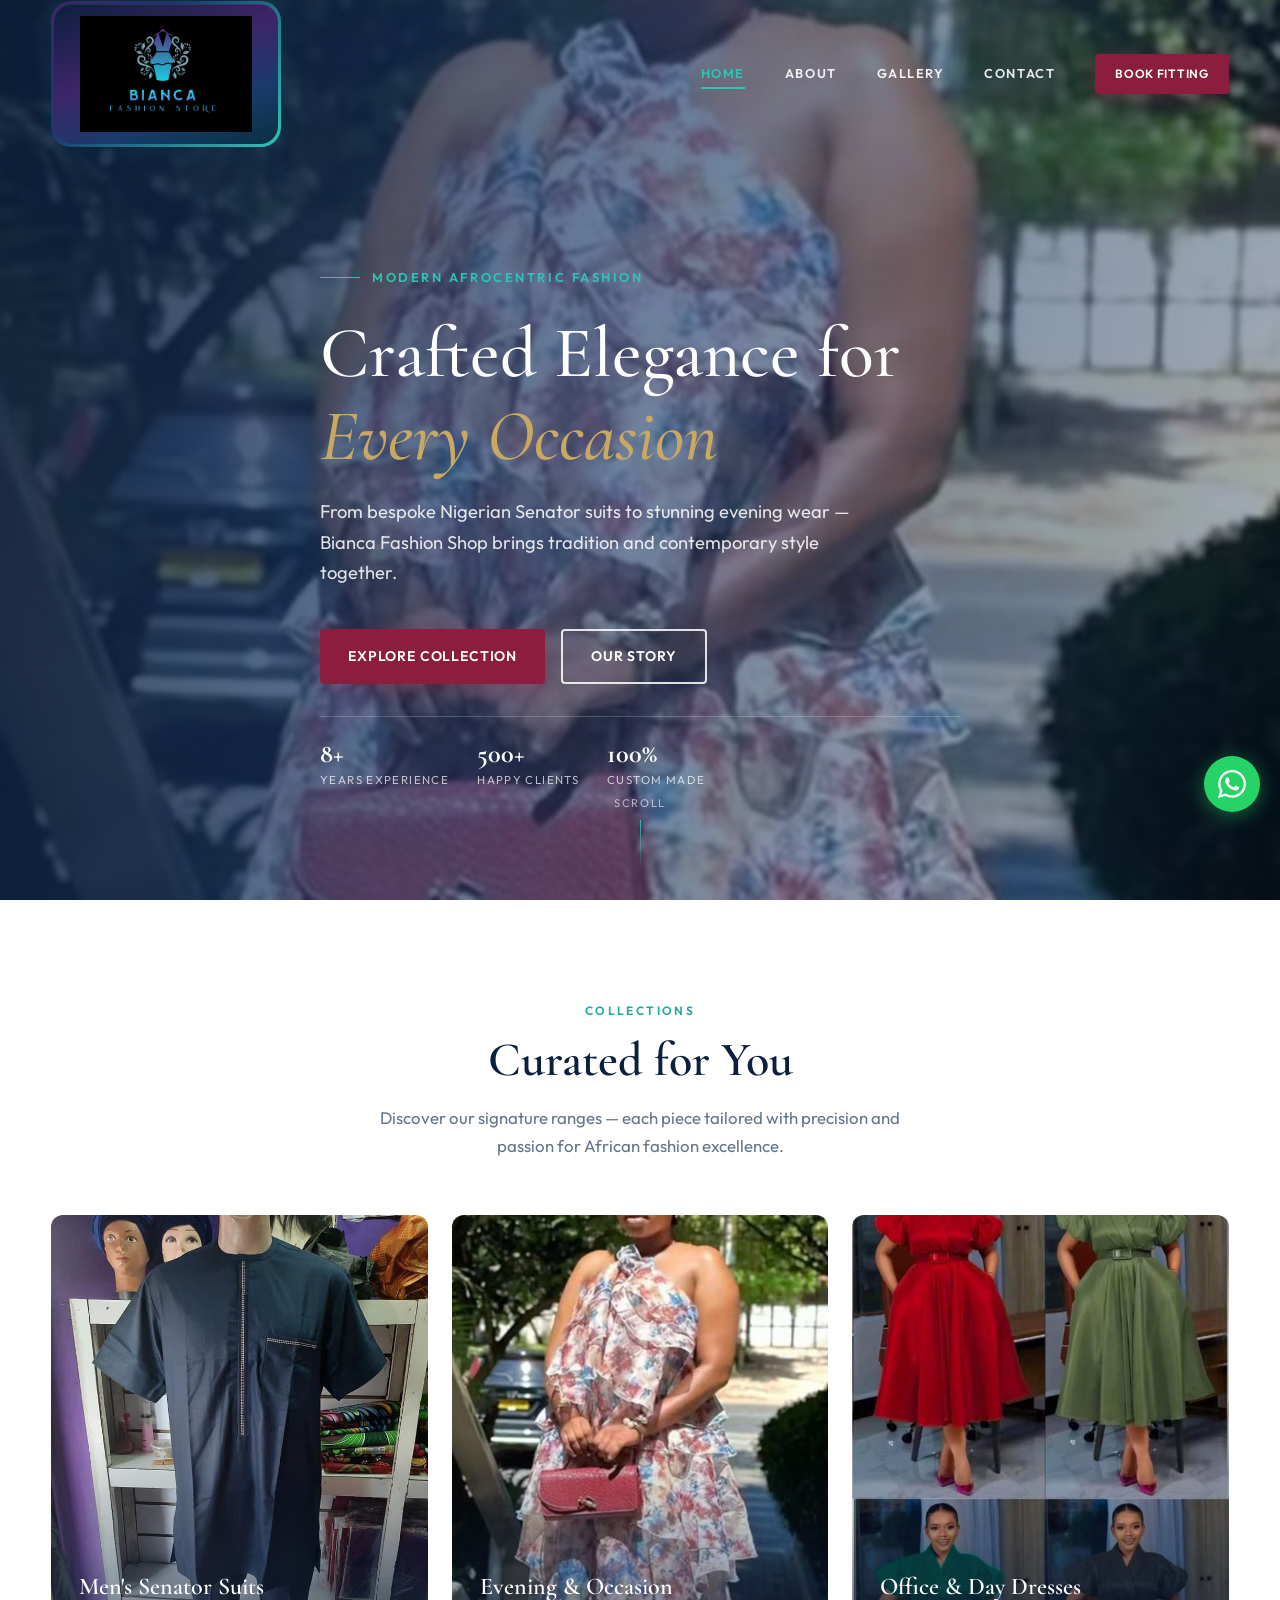
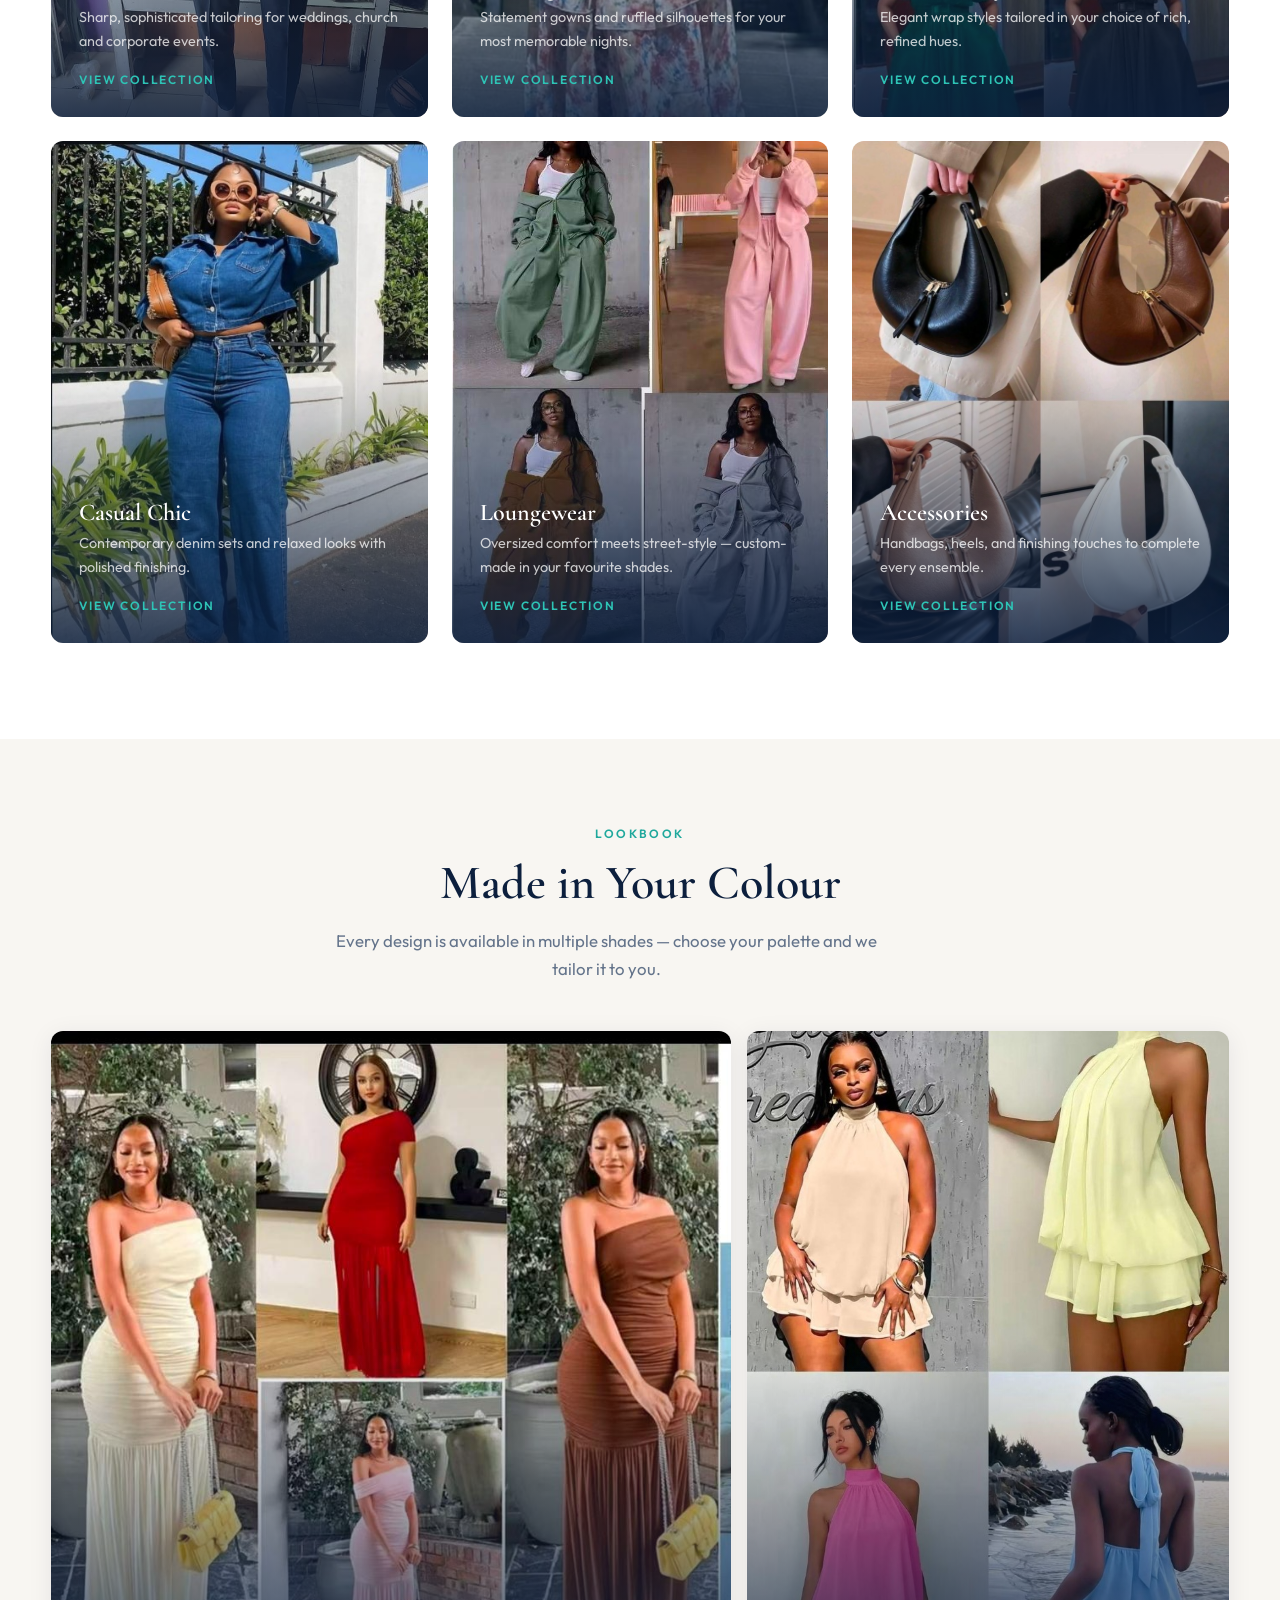
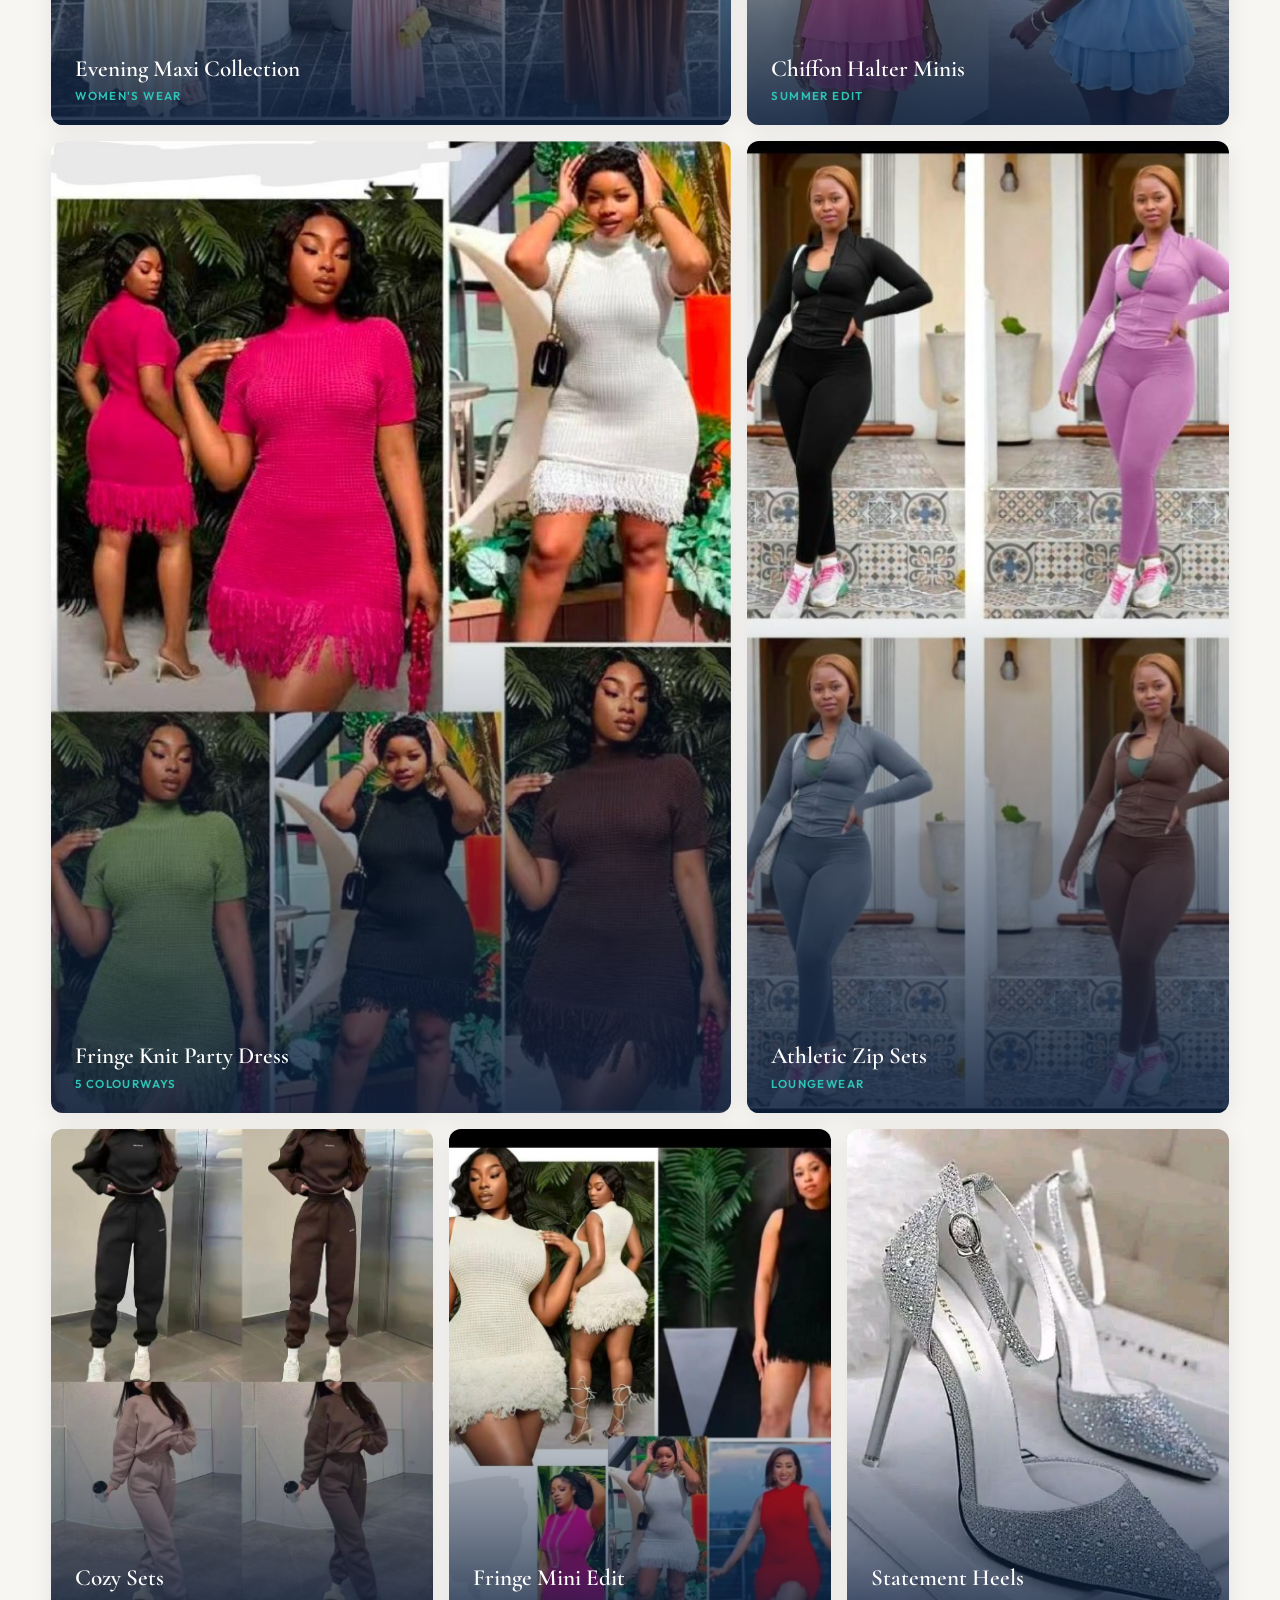
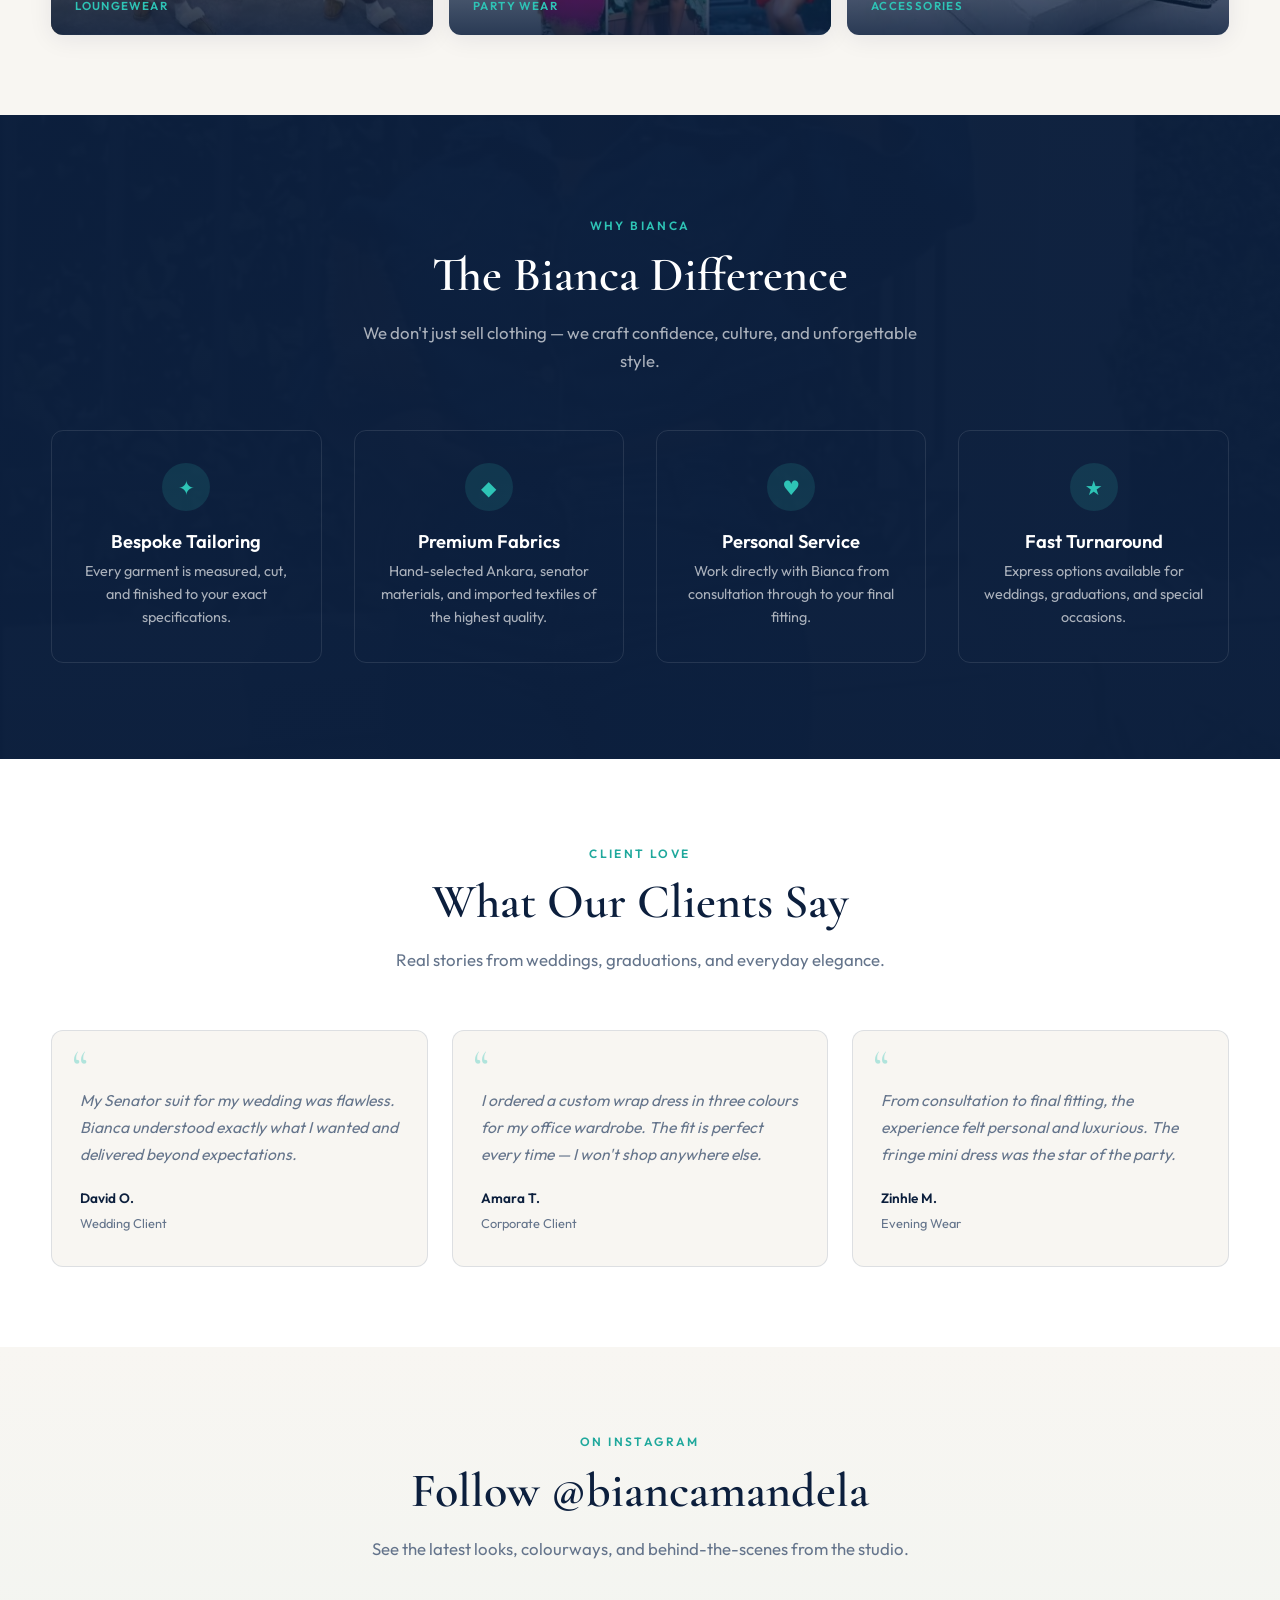
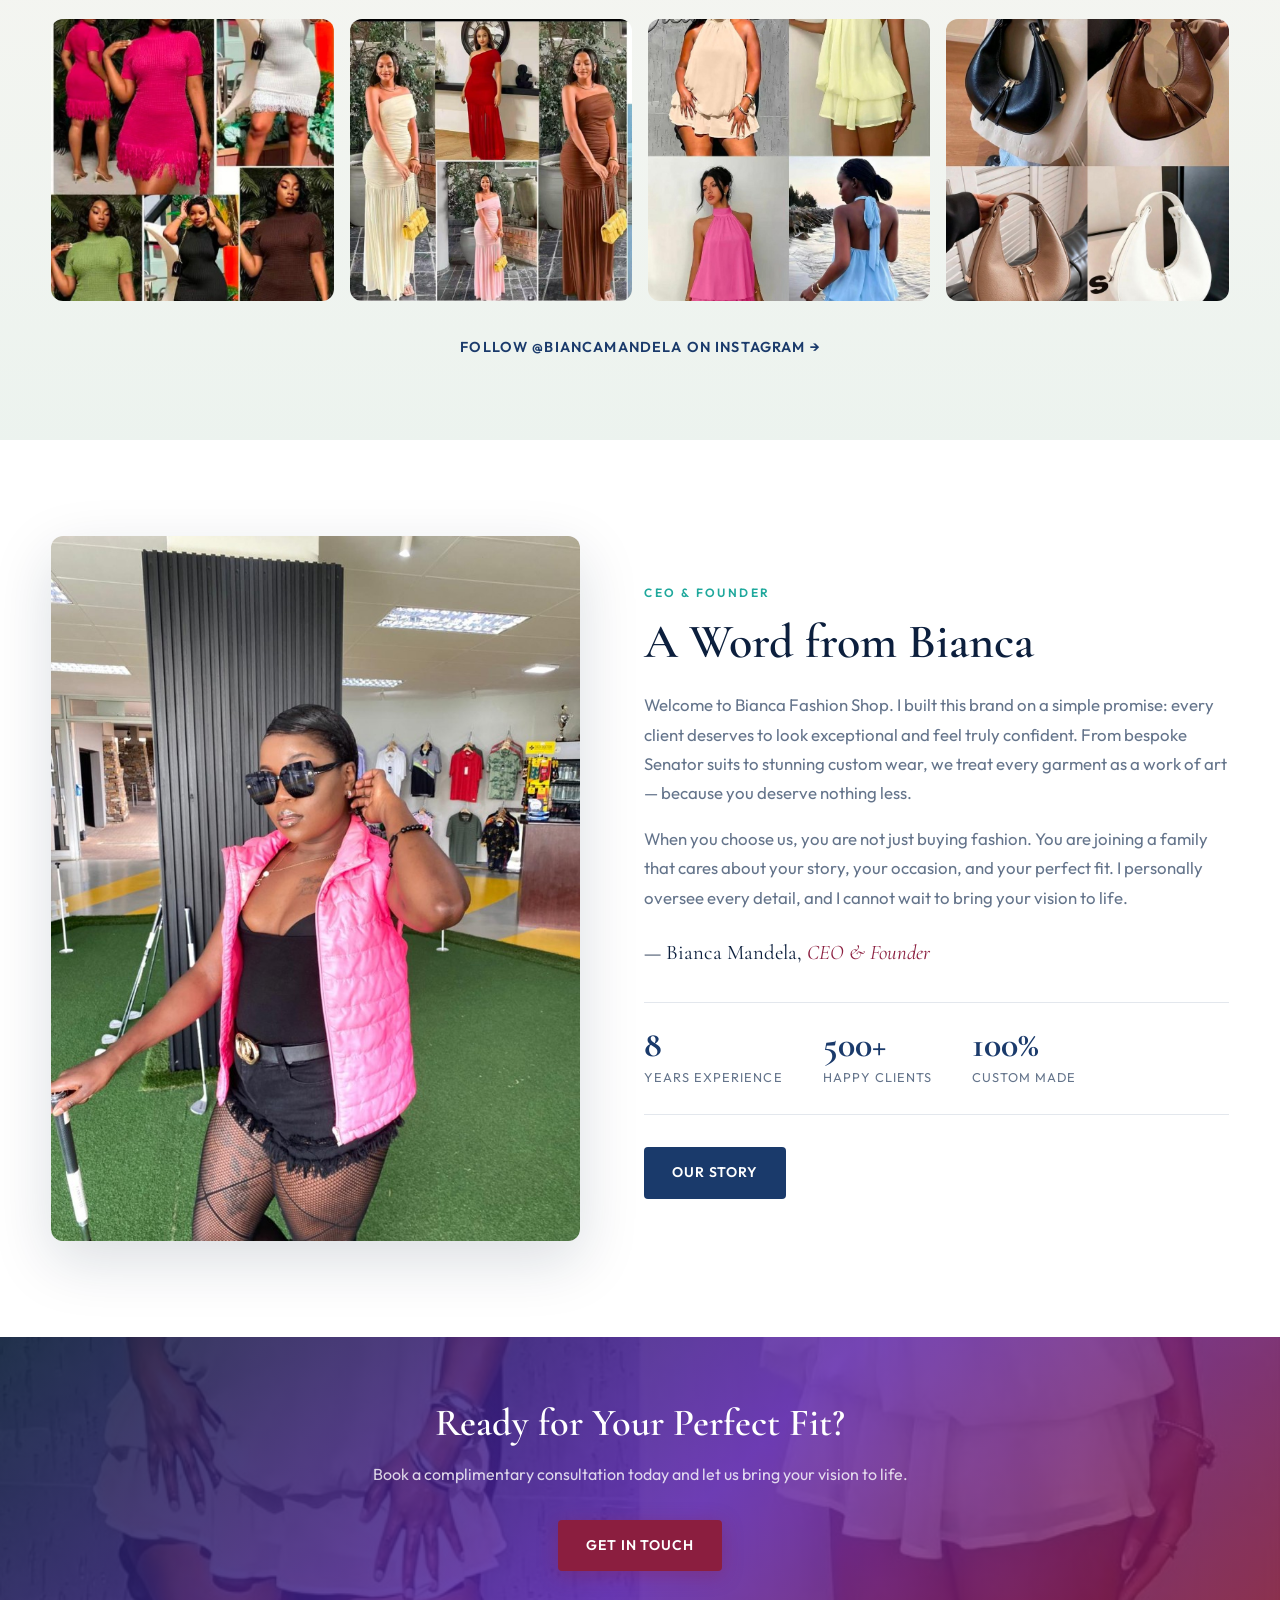
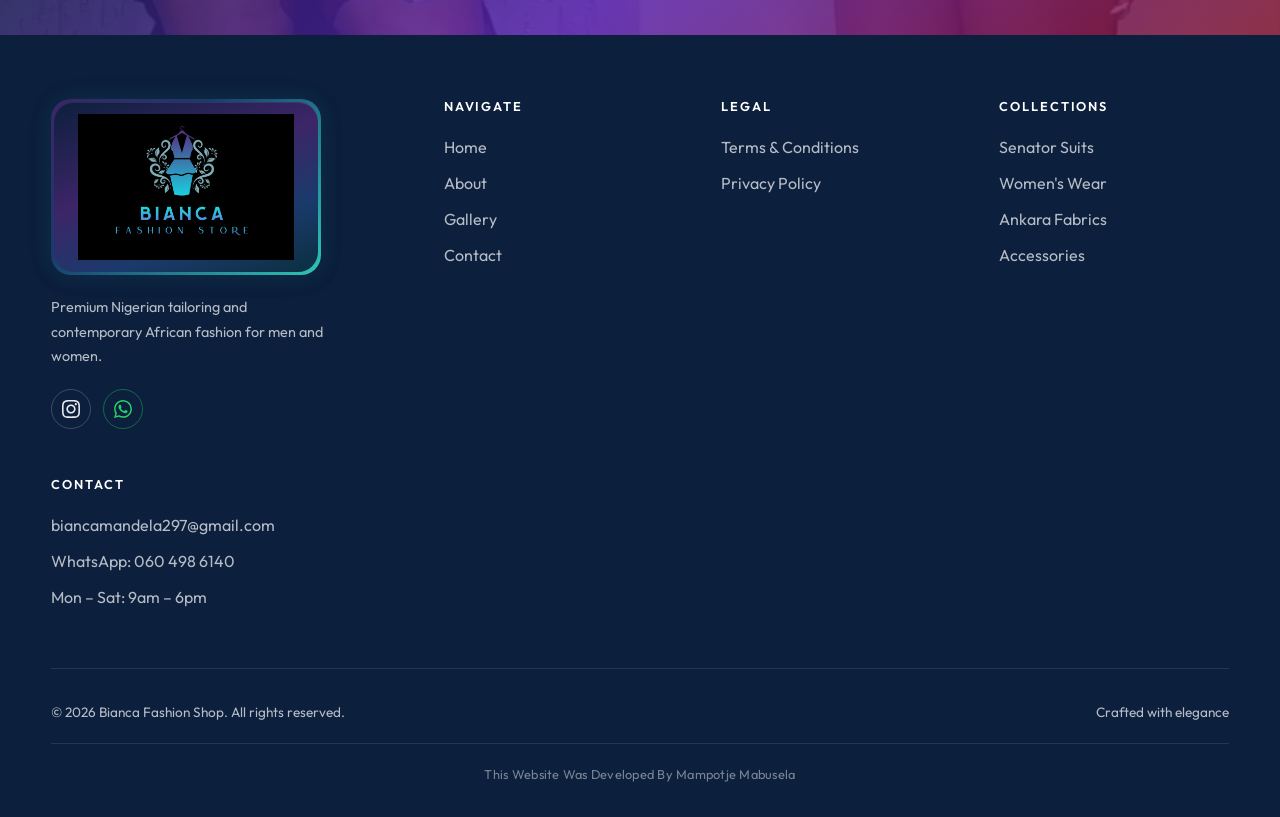
==== commit bc939360: "Add UI enhancements, legal pages, gallery assets, and contact map. Includes testimonials, Instagram " ====
--- a/index.html
+++ b/index.html
@@ -12,6 +12,7 @@
   <link rel="icon" href="images/logo.png" type="image/png">
 </head>
 <body>
+  <a class="skip-link" href="#main-content">Skip to main content</a>
   <header class="site-header">
     <div class="header-inner">
       <a href="index.html" class="logo" aria-label="Bianca Fashion Store home">
@@ -30,10 +31,10 @@
     </div>
   </header>
 
-  <main>
+  <main id="main-content">
     <section class="hero">
       <div class="hero-bg">
-        <img src="images/hero-senator.png" alt="Custom navy and cyan Senator suit on display">
+        <img src="images/floral-ruffle-maxi.png" alt="Floral ruffle maxi dress — Bianca Fashion Shop evening wear">
       </div>
       <div class="hero-overlay"></div>
       <div class="container hero-content">
@@ -44,6 +45,20 @@
           <a href="gallery.html" class="btn btn-primary">Explore Collection</a>
           <a href="about.html" class="btn btn-outline">Our Story</a>
         </div>
+        <div class="hero-trust" aria-label="Our track record">
+          <div class="hero-trust-item">
+            <strong>8+</strong>
+            <span>Years Experience</span>
+          </div>
+          <div class="hero-trust-item">
+            <strong>500+</strong>
+            <span>Happy Clients</span>
+          </div>
+          <div class="hero-trust-item">
+            <strong>100%</strong>
+            <span>Custom Made</span>
+          </div>
+        </div>
       </div>
       <div class="hero-scroll" aria-hidden="true">
         <span>Scroll</span>
@@ -58,41 +73,130 @@
           <h2 class="section-title">Curated for You</h2>
           <p class="section-subtitle">Discover our signature ranges — each piece tailored with precision and passion for African fashion excellence.</p>
         </div>
-        <div class="collection-grid">
+        <div class="collection-grid collection-grid--six">
           <article class="collection-card fade-in">
             <img src="images/senator-navy.png" alt="Classic navy Senator suit">
             <div class="collection-overlay">
               <h3>Men's Senator Suits</h3>
               <p>Sharp, sophisticated tailoring for weddings, church and corporate events.</p>
-              <a href="gallery.html" class="collection-link">View Collection</a>
-            </div>
-          </article>
-          <article class="collection-card fade-in">
-            <img src="images/dress-magenta.png" alt="Tiered magenta evening dress">
-            <div class="collection-overlay">
-              <h3>Women's Evening Wear</h3>
-              <p>Flowing silhouettes and bold colours for unforgettable moments.</p>
-              <a href="gallery.html" class="collection-link">View Collection</a>
-            </div>
-          </article>
-          <article class="collection-card fade-in">
-            <img src="images/heels-silver.png" alt="Silver rhinestone stiletto heels">
+              <a href="gallery.html?filter=mens" class="collection-link">View Collection</a>
+            </div>
+          </article>
+          <article class="collection-card fade-in">
+            <img src="images/floral-ruffle-maxi.png" alt="Floral ruffle maxi dress" loading="lazy" decoding="async">
+            <div class="collection-overlay">
+              <h3>Evening &amp; Occasion</h3>
+              <p>Statement gowns and ruffled silhouettes for your most memorable nights.</p>
+              <a href="gallery.html?filter=womens" class="collection-link">View Collection</a>
+            </div>
+          </article>
+          <article class="collection-card fade-in">
+            <img src="images/wrap-dress-colors.png" alt="Wrap dress collection in multiple colours">
+            <div class="collection-overlay">
+              <h3>Office &amp; Day Dresses</h3>
+              <p>Elegant wrap styles tailored in your choice of rich, refined hues.</p>
+              <a href="gallery.html?filter=womens" class="collection-link">View Collection</a>
+            </div>
+          </article>
+          <article class="collection-card fade-in">
+            <img src="images/denim-two-piece.png" alt="Denim co-ord set">
+            <div class="collection-overlay">
+              <h3>Casual Chic</h3>
+              <p>Contemporary denim sets and relaxed looks with polished finishing.</p>
+              <a href="gallery.html?filter=womens" class="collection-link">View Collection</a>
+            </div>
+          </article>
+          <article class="collection-card fade-in">
+            <img src="images/oversized-tracksuit-colors.png" alt="Oversized loungewear tracksuit collection">
+            <div class="collection-overlay">
+              <h3>Loungewear</h3>
+              <p>Oversized comfort meets street-style — custom-made in your favourite shades.</p>
+              <a href="gallery.html?filter=loungewear" class="collection-link">View Collection</a>
+            </div>
+          </article>
+          <article class="collection-card fade-in">
+            <img src="images/crescent-bags-colors.png" alt="Crescent handbag collection">
             <div class="collection-overlay">
               <h3>Accessories</h3>
-              <p>Statement heels, gele, and finishing touches to complete your look.</p>
-              <a href="gallery.html" class="collection-link">View Collection</a>
-            </div>
-          </article>
+              <p>Handbags, heels, and finishing touches to complete every ensemble.</p>
+              <a href="gallery.html?filter=accessories" class="collection-link">View Collection</a>
+            </div>
+          </article>
+        </div>
+      </div>
+    </section>
+
+    <section class="lookbook" aria-labelledby="lookbook-heading">
+      <div class="container">
+        <div class="lookbook-header fade-in">
+          <span class="section-label">Lookbook</span>
+          <h2 id="lookbook-heading" class="section-title">Made in Your Colour</h2>
+          <p class="section-subtitle">Every design is available in multiple shades — choose your palette and we tailor it to you.</p>
+        </div>
+        <div class="lookbook-bento">
+          <a href="gallery.html?filter=womens" class="lookbook-tile lookbook-tile--hero fade-in">
+            <img src="images/off-shoulder-maxi-colors.png" alt="Off-shoulder maxi dress range in cream, red, pink and brown">
+            <div class="lookbook-tile-overlay">
+              <h3>Evening Maxi Collection</h3>
+              <span>Women's Wear</span>
+            </div>
+          </a>
+          <a href="gallery.html?filter=womens" class="lookbook-tile lookbook-tile--tall fade-in">
+            <img src="images/halter-chiffon-mini-colors.png" alt="Chiffon halter mini dress colour range">
+            <div class="lookbook-tile-overlay">
+              <h3>Chiffon Halter Minis</h3>
+              <span>Summer Edit</span>
+            </div>
+          </a>
+          <a href="gallery.html?filter=womens" class="lookbook-tile lookbook-tile--wide fade-in">
+            <img src="images/fringe-knit-mini-colors.png" alt="Fringe knit mini dress in five colours">
+            <div class="lookbook-tile-overlay">
+              <h3>Fringe Knit Party Dress</h3>
+              <span>5 Colourways</span>
+            </div>
+          </a>
+          <a href="gallery.html?filter=loungewear" class="lookbook-tile lookbook-tile--half fade-in">
+            <img src="images/athletic-zip-set-colors.png" alt="Athletic zip-up set in four colours">
+            <div class="lookbook-tile-overlay">
+              <h3>Athletic Zip Sets</h3>
+              <span>Loungewear</span>
+            </div>
+          </a>
+          <a href="gallery.html?filter=loungewear" class="lookbook-tile lookbook-tile--third fade-in">
+            <img src="images/loungewear-set-colors.png" alt="Cozy loungewear co-ord sets">
+            <div class="lookbook-tile-overlay">
+              <h3>Cozy Sets</h3>
+              <span>Loungewear</span>
+            </div>
+          </a>
+          <a href="gallery.html?filter=womens" class="lookbook-tile lookbook-tile--third fade-in">
+            <img src="images/fringe-mini-collage.png" alt="Fringe mock-neck mini dress collection">
+            <div class="lookbook-tile-overlay">
+              <h3>Fringe Mini Edit</h3>
+              <span>Party Wear</span>
+            </div>
+          </a>
+          <a href="gallery.html?filter=accessories" class="lookbook-tile lookbook-tile--third fade-in">
+            <img src="images/heels-silver.png" alt="Silver rhinestone heels">
+            <div class="lookbook-tile-overlay">
+              <h3>Statement Heels</h3>
+              <span>Accessories</span>
+            </div>
+          </a>
         </div>
       </div>
     </section>
 
     <section class="why-us">
+      <div class="why-us-bg" aria-hidden="true">
+        <img src="images/denim-two-piece.png" alt="">
+      </div>
+      <div class="why-us-overlay" aria-hidden="true"></div>
       <div class="container">
         <div class="section-header fade-in">
-          <span class="section-label" style="color: var(--cyan);">Why Bianca</span>
+          <span class="section-label section-label--light">Why Bianca</span>
           <h2 class="section-title">The Bianca Difference</h2>
-          <p class="section-subtitle" style="color: rgba(255,255,255,0.65); margin-inline: auto;">We don't just sell clothing — we craft confidence, culture, and unforgettable style.</p>
+          <p class="section-subtitle section-subtitle--light">We don't just sell clothing — we craft confidence, culture, and unforgettable style.</p>
         </div>
         <div class="why-grid">
           <div class="why-item fade-in">
@@ -116,6 +220,63 @@
             <p>Express options available for weddings, graduations, and special occasions.</p>
           </div>
         </div>
+      </div>
+    </section>
+
+    <section class="testimonials" aria-labelledby="testimonials-heading">
+      <div class="container">
+        <div class="section-header fade-in">
+          <span class="section-label">Client Love</span>
+          <h2 id="testimonials-heading" class="section-title">What Our Clients Say</h2>
+          <p class="section-subtitle">Real stories from weddings, graduations, and everyday elegance.</p>
+        </div>
+        <div class="testimonials-grid">
+          <article class="testimonial-card fade-in">
+            <blockquote>
+              <p>My Senator suit for my wedding was flawless. Bianca understood exactly what I wanted and delivered beyond expectations.</p>
+            </blockquote>
+            <cite>David O.<span>Wedding Client</span></cite>
+          </article>
+          <article class="testimonial-card fade-in">
+            <blockquote>
+              <p>I ordered a custom wrap dress in three colours for my office wardrobe. The fit is perfect every time — I won't shop anywhere else.</p>
+            </blockquote>
+            <cite>Amara T.<span>Corporate Client</span></cite>
+          </article>
+          <article class="testimonial-card fade-in">
+            <blockquote>
+              <p>From consultation to final fitting, the experience felt personal and luxurious. The fringe mini dress was the star of the party.</p>
+            </blockquote>
+            <cite>Zinhle M.<span>Evening Wear</span></cite>
+          </article>
+        </div>
+      </div>
+    </section>
+
+    <section class="instagram-section" aria-labelledby="instagram-heading">
+      <div class="container">
+        <div class="section-header fade-in">
+          <span class="section-label">On Instagram</span>
+          <h2 id="instagram-heading" class="section-title">Follow @biancamandela</h2>
+          <p class="section-subtitle">See the latest looks, colourways, and behind-the-scenes from the studio.</p>
+        </div>
+        <div class="instagram-grid">
+          <a href="https://www.instagram.com/biancamandela/" class="instagram-tile fade-in" target="_blank" rel="noopener noreferrer">
+            <img src="images/fringe-knit-mini-colors.png" alt="Fringe knit mini dress colour range" loading="lazy" decoding="async">
+          </a>
+          <a href="https://www.instagram.com/biancamandela/" class="instagram-tile fade-in" target="_blank" rel="noopener noreferrer">
+            <img src="images/off-shoulder-maxi-colors.png" alt="Off-shoulder maxi collection" loading="lazy" decoding="async">
+          </a>
+          <a href="https://www.instagram.com/biancamandela/" class="instagram-tile fade-in" target="_blank" rel="noopener noreferrer">
+            <img src="images/halter-chiffon-mini-colors.png" alt="Chiffon halter mini dresses" loading="lazy" decoding="async">
+          </a>
+          <a href="https://www.instagram.com/biancamandela/" class="instagram-tile fade-in" target="_blank" rel="noopener noreferrer">
+            <img src="images/crescent-bags-colors.png" alt="Crescent handbag collection" loading="lazy" decoding="async">
+          </a>
+        </div>
+        <p class="instagram-cta fade-in">
+          <a href="https://www.instagram.com/biancamandela/" target="_blank" rel="noopener noreferrer">Follow @biancamandela on Instagram →</a>
+        </p>
       </div>
     </section>
 
@@ -151,7 +312,11 @@
       </div>
     </section>
 
-    <section class="cta-banner">
+    <section class="cta-banner cta-banner--with-bg">
+      <div class="cta-banner-bg" aria-hidden="true">
+        <img src="images/halter-chiffon-mini-colors.png" alt="">
+      </div>
+      <div class="cta-banner-overlay" aria-hidden="true"></div>
       <div class="container fade-in">
         <h2>Ready for Your Perfect Fit?</h2>
         <p>Book a complimentary consultation today and let us bring your vision to life.</p>
@@ -159,6 +324,16 @@
       </div>
     </section>
   </main>
+
+  <a href="https://wa.me/27604986140?text=Hi%20Bianca%2C%20I%27d%20like%20to%20book%20a%20fitting." class="wa-fab" target="_blank" rel="noopener noreferrer" aria-label="Chat on WhatsApp">
+    <svg viewBox="0 0 24 24" xmlns="http://www.w3.org/2000/svg" aria-hidden="true" focusable="false">
+      <path d="M17.472 14.382c-.297-.149-1.758-.867-2.03-.967-.273-.099-.471-.148-.67.15-.197.297-.767.966-.94 1.164-.173.199-.347.223-.644.075-.297-.15-1.255-.463-2.39-1.475-.883-.788-1.48-1.761-1.653-2.059-.173-.297-.018-.458.13-.606.134-.133.298-.347.446-.52.149-.174.198-.298.298-.497.099-.198.05-.371-.025-.52-.075-.149-.669-1.612-.916-2.207-.242-.579-.487-.5-.669-.51-.173-.008-.371-.01-.57-.01-.198 0-.52.074-.792.372-.272.297-1.04 1.016-1.04 2.479 0 1.462 1.065 2.875 1.213 3.074.149.198 2.096 3.2 5.077 4.487.709.306 1.262.489 1.694.625.712.227 1.36.195 1.871.118.571-.085 1.758-.719 2.006-1.413.248-.694.248-1.289.173-1.413-.074-.124-.272-.198-.57-.347m-5.421 7.403h-.004a9.87 9.87 0 01-5.031-1.378l-.361-.214-3.741.982.998-3.648-.235-.374a9.86 9.86 0 01-1.51-5.26c.001-5.45 4.436-9.884 9.888-9.884 2.64 0 5.122 1.03 6.988 2.898a9.825 9.825 0 012.893 6.994c-.003 5.45-4.435 9.884-9.885 9.884m8.413-18.297A11.815 11.815 0 0012.05 0C5.495 0 .16 5.335.157 11.892c0 2.096.547 4.142 1.588 5.945L.057 24l6.305-1.654a11.882 11.882 0 005.683 1.448h.005c6.554 0 11.89-5.335 11.893-11.893a11.821 11.821 0 00-3.48-8.413z"/>
+    </svg>
+  </a>
+  <div class="mobile-cta-bar" role="navigation" aria-label="Quick actions">
+    <a href="https://wa.me/27604986140?text=Hi%20Bianca%2C%20I%27d%20like%20to%20book%20a%20fitting." class="btn-wa" target="_blank" rel="noopener noreferrer">WhatsApp</a>
+    <a href="contact.html" class="btn-contact">Book Fitting</a>
+  </div>
 
   <footer class="site-footer">
     <div class="container">
@@ -190,13 +365,20 @@
             <li><a href="contact.html">Contact</a></li>
           </ul>
         </div>
+        <div class="footer-col footer-col-legal">
+          <h4>Legal</h4>
+          <ul>
+            <li><a href="terms.html">Terms &amp; Conditions</a></li>
+            <li><a href="privacy.html">Privacy Policy</a></li>
+          </ul>
+        </div>
         <div class="footer-col">
           <h4>Collections</h4>
           <ul>
-            <li><a href="gallery.html">Senator Suits</a></li>
-            <li><a href="gallery.html">Women's Wear</a></li>
-            <li><a href="gallery.html">Ankara Fabrics</a></li>
-            <li><a href="gallery.html">Accessories</a></li>
+            <li><a href="gallery.html?filter=mens">Senator Suits</a></li>
+            <li><a href="gallery.html?filter=womens">Women's Wear</a></li>
+            <li><a href="gallery.html?filter=womens">Ankara Fabrics</a></li>
+            <li><a href="gallery.html?filter=accessories">Accessories</a></li>
           </ul>
         </div>
         <div class="footer-col">
@@ -212,6 +394,7 @@
         <p>&copy; 2026 Bianca Fashion Shop. All rights reserved.</p>
         <p>Crafted with elegance</p>
       </div>
+      <p class="footer-developer">This Website Was Developed By Mampotje Mabusela</p>
     </div>
   </footer>
 
--- a/css/styles.css
+++ b/css/styles.css
@@ -1,4 +1,6 @@
 /* Bianca Fashion Shop — Design System */
+@import url("ui-enhancements.css");
+
 :root {
   --royal: #1a3a6b;
   --navy: #0c1f3d;
@@ -514,10 +516,169 @@
   color: var(--cyan);
 }
 
+.collection-grid--six {
+  grid-template-columns: repeat(3, 1fr);
+}
+
+/* Lookbook bento */
+.lookbook {
+  background: var(--cream);
+  padding: 5rem 0;
+}
+
+.lookbook-header {
+  text-align: center;
+  max-width: 640px;
+  margin: 0 auto 3rem;
+}
+
+.lookbook-bento {
+  display: grid;
+  grid-template-columns: repeat(12, 1fr);
+  grid-auto-rows: minmax(140px, auto);
+  gap: 1rem;
+}
+
+.lookbook-tile {
+  position: relative;
+  display: block;
+  border-radius: var(--radius-lg);
+  overflow: hidden;
+  min-height: 200px;
+  box-shadow: var(--shadow);
+  text-decoration: none;
+  color: inherit;
+}
+
+.lookbook-tile img {
+  width: 100%;
+  height: 100%;
+  object-fit: cover;
+  transition: transform 0.6s ease;
+}
+
+.lookbook-tile:hover img {
+  transform: scale(1.05);
+}
+
+.lookbook-tile-overlay {
+  position: absolute;
+  inset: 0;
+  background: linear-gradient(to top, rgba(12, 31, 61, 0.88) 0%, transparent 55%);
+  display: flex;
+  flex-direction: column;
+  justify-content: flex-end;
+  padding: 1.25rem 1.5rem;
+  transition: background var(--transition);
+}
+
+.lookbook-tile:hover .lookbook-tile-overlay {
+  background: linear-gradient(to top, rgba(12, 31, 61, 0.95) 0%, rgba(12, 31, 61, 0.25) 100%);
+}
+
+.lookbook-tile-overlay h3 {
+  color: var(--white);
+  font-size: clamp(1.1rem, 2vw, 1.45rem);
+  margin-bottom: 0.25rem;
+}
+
+.lookbook-tile-overlay span {
+  font-size: 0.72rem;
+  text-transform: uppercase;
+  letter-spacing: 0.12em;
+  color: var(--cyan);
+  font-weight: 600;
+}
+
+.lookbook-tile--hero {
+  grid-column: span 7;
+  grid-row: span 2;
+  min-height: 420px;
+}
+
+.lookbook-tile--tall {
+  grid-column: span 5;
+  grid-row: span 2;
+  min-height: 420px;
+}
+
+.lookbook-tile--wide {
+  grid-column: span 7;
+  min-height: 220px;
+}
+
+.lookbook-tile--half {
+  grid-column: span 5;
+  min-height: 220px;
+}
+
+.lookbook-tile--third {
+  grid-column: span 4;
+  min-height: 200px;
+}
+
+/* Brand strip (about) */
+.brand-strip {
+  display: grid;
+  grid-template-columns: repeat(4, 1fr);
+  gap: 1rem;
+  margin-top: 3rem;
+}
+
+.brand-strip-item {
+  border-radius: var(--radius-lg);
+  overflow: hidden;
+  aspect-ratio: 3/4;
+  box-shadow: var(--shadow);
+}
+
+.brand-strip-item img {
+  width: 100%;
+  height: 100%;
+  object-fit: cover;
+  transition: transform 0.5s ease;
+}
+
+.brand-strip-item:hover img {
+  transform: scale(1.06);
+}
+
 /* Why choose us */
 .why-us {
   background: var(--navy);
   color: var(--white);
+  position: relative;
+  overflow: hidden;
+}
+
+.why-us-bg {
+  position: absolute;
+  inset: 0;
+  z-index: 0;
+}
+
+.why-us-bg img {
+  width: 100%;
+  height: 100%;
+  object-fit: cover;
+  object-position: center 40%;
+  opacity: 0.22;
+}
+
+.why-us-overlay {
+  position: absolute;
+  inset: 0;
+  z-index: 1;
+  background: linear-gradient(
+    180deg,
+    rgba(12, 31, 61, 0.92) 0%,
+    rgba(12, 31, 61, 0.97) 100%
+  );
+}
+
+.why-us .container {
+  position: relative;
+  z-index: 2;
 }
 
 .why-us .section-title {
@@ -705,6 +866,42 @@
   background: linear-gradient(135deg, var(--royal) 0%, var(--purple) 100%);
   padding: 4rem 0;
   text-align: center;
+  position: relative;
+  overflow: hidden;
+}
+
+.cta-banner--with-bg {
+  background: none;
+}
+
+.cta-banner-bg {
+  position: absolute;
+  inset: 0;
+  z-index: 0;
+}
+
+.cta-banner-bg img {
+  width: 100%;
+  height: 100%;
+  object-fit: cover;
+  object-position: center 35%;
+}
+
+.cta-banner-overlay {
+  position: absolute;
+  inset: 0;
+  z-index: 1;
+  background: linear-gradient(
+    135deg,
+    rgba(12, 31, 61, 0.88) 0%,
+    rgba(91, 33, 182, 0.82) 55%,
+    rgba(139, 21, 56, 0.78) 100%
+  );
+}
+
+.cta-banner--with-bg .container {
+  position: relative;
+  z-index: 2;
 }
 
 .cta-banner h2 {
@@ -727,6 +924,39 @@
   text-align: center;
   position: relative;
   overflow: hidden;
+}
+
+.page-hero--with-bg {
+  background: var(--navy);
+}
+
+.page-hero-bg {
+  position: absolute;
+  inset: 0;
+  z-index: 0;
+}
+
+.page-hero-bg img {
+  width: 100%;
+  height: 100%;
+  object-fit: cover;
+  object-position: center 30%;
+}
+
+.page-hero-overlay {
+  position: absolute;
+  inset: 0;
+  z-index: 1;
+  background: linear-gradient(
+    180deg,
+    rgba(12, 31, 61, 0.72) 0%,
+    rgba(12, 31, 61, 0.9) 100%
+  );
+}
+
+.page-hero--with-bg .container {
+  position: relative;
+  z-index: 2;
 }
 
 .page-hero::before {
@@ -738,6 +968,11 @@
   height: 200%;
   background: radial-gradient(ellipse, rgba(46, 196, 182, 0.12) 0%, transparent 70%);
   pointer-events: none;
+  z-index: 2;
+}
+
+.page-hero--with-bg::before {
+  z-index: 3;
 }
 
 .page-hero h1 {
@@ -839,6 +1074,116 @@
   font-size: 1.75rem;
   color: var(--cyan-dark);
   font-weight: 600;
+}
+
+.timeline-intro {
+  max-width: 68ch;
+  color: var(--muted);
+  font-size: 1.05rem;
+  line-height: 1.75;
+  margin-bottom: 2.5rem;
+}
+
+.timeline-intro strong {
+  color: var(--navy);
+  font-weight: 600;
+}
+
+.timeline-title {
+  font-family: var(--font-body);
+  font-size: 1.15rem;
+  font-weight: 600;
+  color: var(--navy);
+  margin-bottom: 0.5rem;
+}
+
+.timeline-desc {
+  color: var(--muted);
+  font-size: 0.98rem;
+  line-height: 1.7;
+  margin-bottom: 0.75rem;
+}
+
+.timeline-desc:last-child {
+  margin-bottom: 0;
+}
+
+.timeline-highlights {
+  list-style: none;
+  padding: 0;
+  margin: 0.75rem 0 0;
+  display: flex;
+  flex-wrap: wrap;
+  gap: 0.5rem 1.25rem;
+}
+
+.timeline-highlights li {
+  font-size: 0.85rem;
+  color: var(--navy);
+  font-weight: 500;
+  padding-left: 1.1rem;
+  position: relative;
+}
+
+.timeline-highlights li::before {
+  content: "";
+  position: absolute;
+  left: 0;
+  top: 0.55em;
+  width: 6px;
+  height: 6px;
+  border-radius: 50%;
+  background: var(--cyan);
+}
+
+.journey-today {
+  margin-top: 2.5rem;
+  padding: 2rem 2.25rem;
+  background: linear-gradient(135deg, rgba(12, 31, 61, 0.04) 0%, rgba(46, 196, 182, 0.08) 100%);
+  border: 1px solid var(--border);
+  border-radius: var(--radius-lg);
+}
+
+.journey-today h3 {
+  font-family: var(--font-display);
+  font-size: 1.5rem;
+  color: var(--navy);
+  margin-bottom: 0.75rem;
+}
+
+.journey-today > p {
+  color: var(--muted);
+  line-height: 1.7;
+  margin-bottom: 1.5rem;
+  max-width: 65ch;
+}
+
+.journey-services {
+  display: grid;
+  grid-template-columns: repeat(3, 1fr);
+  gap: 1.25rem;
+}
+
+.journey-service {
+  background: var(--white);
+  padding: 1.25rem 1.35rem;
+  border-radius: var(--radius);
+  border: 1px solid var(--border);
+}
+
+.journey-service h4 {
+  font-size: 0.95rem;
+  font-weight: 600;
+  color: var(--royal);
+  margin-bottom: 0.4rem;
+  font-family: var(--font-body);
+}
+
+.journey-service p {
+  font-size: 0.88rem;
+  color: var(--muted);
+  line-height: 1.55;
+  margin: 0;
 }
 
 /* Gallery */
@@ -874,6 +1219,7 @@
 .gallery-grid {
   display: grid;
   grid-template-columns: repeat(3, 1fr);
+  grid-auto-flow: dense;
   gap: 1.25rem;
 }
 
@@ -935,6 +1281,23 @@
 .gallery-item.tall {
   grid-row: span 2;
   aspect-ratio: auto;
+}
+
+.gallery-item.wide {
+  grid-column: span 2;
+  aspect-ratio: 2 / 1;
+}
+
+.gallery-item.feature {
+  grid-column: span 2;
+  grid-row: span 2;
+  aspect-ratio: auto;
+}
+
+.gallery-item.wide .gallery-caption,
+.gallery-item.feature .gallery-caption {
+  opacity: 1;
+  background: linear-gradient(to top, rgba(12, 31, 61, 0.92) 0%, rgba(12, 31, 61, 0.35) 45%, transparent 100%);
 }
 
 /* Lightbox */
@@ -1322,6 +1685,185 @@
   font-size: 0.85rem;
 }
 
+.footer-developer {
+  margin-top: 1.25rem;
+  padding-top: 1.25rem;
+  border-top: 1px solid rgba(255, 255, 255, 0.1);
+  text-align: center;
+  font-size: 0.8rem;
+  color: rgba(255, 255, 255, 0.45);
+  letter-spacing: 0.02em;
+}
+
+/* Terms & Conditions page */
+.terms-content {
+  position: relative;
+  padding: 4rem 0 5rem;
+  overflow: hidden;
+}
+
+.terms-content-bg {
+  position: absolute;
+  inset: 0;
+  z-index: 0;
+}
+
+.terms-content-bg img {
+  width: 100%;
+  height: 100%;
+  object-fit: cover;
+  object-position: center 30%;
+}
+
+.terms-content-overlay {
+  position: absolute;
+  inset: 0;
+  z-index: 1;
+  background: linear-gradient(
+    180deg,
+    rgba(248, 246, 242, 0.88) 0%,
+    rgba(248, 246, 242, 0.94) 35%,
+    rgba(248, 246, 242, 0.98) 100%
+  );
+}
+
+.terms-content .container {
+  position: relative;
+  z-index: 2;
+}
+
+.terms-card {
+  max-width: 52rem;
+  margin: 0 auto;
+  background: var(--white);
+  padding: clamp(2rem, 4vw, 3.25rem) clamp(1.75rem, 4vw, 3.25rem);
+  border-radius: var(--radius-lg);
+  box-shadow: var(--shadow-lg);
+  border: 1px solid var(--border);
+  border-top: 4px solid var(--cyan);
+}
+
+.terms-card--privacy {
+  border-top-color: var(--purple);
+}
+
+.terms-section .btn-outline {
+  display: inline-block;
+  margin-top: 0.25rem;
+}
+
+@media (max-width: 480px) {
+  .terms-section .btn-outline {
+    margin-left: 0 !important;
+    margin-top: 0.75rem;
+  }
+}
+
+.terms-meta {
+  font-size: 0.8rem;
+  color: var(--muted);
+  text-transform: uppercase;
+  letter-spacing: 0.12em;
+  margin-bottom: 1.75rem;
+  padding-bottom: 1.75rem;
+  border-bottom: 1px solid var(--border);
+}
+
+.terms-toc {
+  background: linear-gradient(135deg, rgba(46, 196, 182, 0.1) 0%, rgba(201, 169, 98, 0.08) 100%);
+  border-left: 4px solid var(--cyan);
+  padding: 1.35rem 1.5rem;
+  margin-bottom: 2.5rem;
+  border-radius: 0 var(--radius) var(--radius) 0;
+}
+
+.terms-toc h2 {
+  font-family: var(--font-body);
+  font-size: 0.85rem;
+  font-weight: 600;
+  text-transform: uppercase;
+  letter-spacing: 0.1em;
+  color: var(--navy);
+  margin-bottom: 0.85rem;
+}
+
+.terms-toc ol {
+  padding-left: 1.35rem;
+  margin: 0;
+  columns: 2;
+  column-gap: 2rem;
+}
+
+.terms-toc li {
+  margin-bottom: 0.4rem;
+  font-size: 0.9rem;
+  break-inside: avoid;
+}
+
+.terms-toc a {
+  color: var(--royal);
+  font-weight: 500;
+}
+
+.terms-toc a:hover {
+  color: var(--cyan-dark);
+}
+
+.terms-section {
+  margin-bottom: 2.25rem;
+  padding-bottom: 2.25rem;
+  border-bottom: 1px solid var(--border);
+}
+
+.terms-section:last-child {
+  margin-bottom: 0;
+  padding-bottom: 0;
+  border-bottom: none;
+}
+
+.terms-section h2 {
+  font-family: var(--font-display);
+  font-size: clamp(1.35rem, 2.5vw, 1.65rem);
+  color: var(--navy);
+  margin-bottom: 0.85rem;
+  line-height: 1.25;
+}
+
+.terms-section p {
+  color: var(--muted);
+  margin-bottom: 0.85rem;
+  line-height: 1.75;
+}
+
+.terms-section p:last-child {
+  margin-bottom: 0;
+}
+
+.terms-section ul {
+  padding-left: 1.35rem;
+  margin: 0 0 0.85rem;
+  color: var(--muted);
+}
+
+.terms-section li {
+  margin-bottom: 0.45rem;
+  line-height: 1.65;
+}
+
+.terms-section a {
+  color: var(--royal);
+  font-weight: 500;
+}
+
+.terms-section a:hover {
+  color: var(--cyan-dark);
+}
+
+.terms-section strong {
+  color: var(--navy);
+  font-weight: 600;
+}
+
 /* Animations */
 .fade-in {
   opacity: 0;
@@ -1349,9 +1891,30 @@
     grid-template-columns: 1fr 1fr;
   }
 
-  .gallery-item.tall {
+  .gallery-item.tall,
+  .gallery-item.wide,
+  .gallery-item.feature {
+    grid-column: span 1;
     grid-row: span 1;
     aspect-ratio: 1;
+  }
+
+  .lookbook-tile--hero,
+  .lookbook-tile--tall,
+  .lookbook-tile--wide,
+  .lookbook-tile--half,
+  .lookbook-tile--third {
+    grid-column: span 1;
+    grid-row: span 1;
+    min-height: 260px;
+  }
+
+  .lookbook-bento {
+    grid-template-columns: 1fr;
+  }
+
+  .brand-strip {
+    grid-template-columns: repeat(2, 1fr);
   }
 }
 
@@ -1468,6 +2031,18 @@
     grid-template-columns: 1fr;
     gap: 0.5rem;
   }
+
+  .journey-services {
+    grid-template-columns: 1fr;
+  }
+
+  .terms-toc ol {
+    columns: 1;
+  }
+
+  .terms-card {
+    padding: 1.75rem 1.35rem;
+  }
 }
 
 @media (max-width: 480px) {
@@ -1475,6 +2050,10 @@
     grid-template-columns: 1fr;
   }
 
+  .brand-strip {
+    grid-template-columns: 1fr;
+  }
+
   .hero-actions {
     flex-direction: column;
   }
